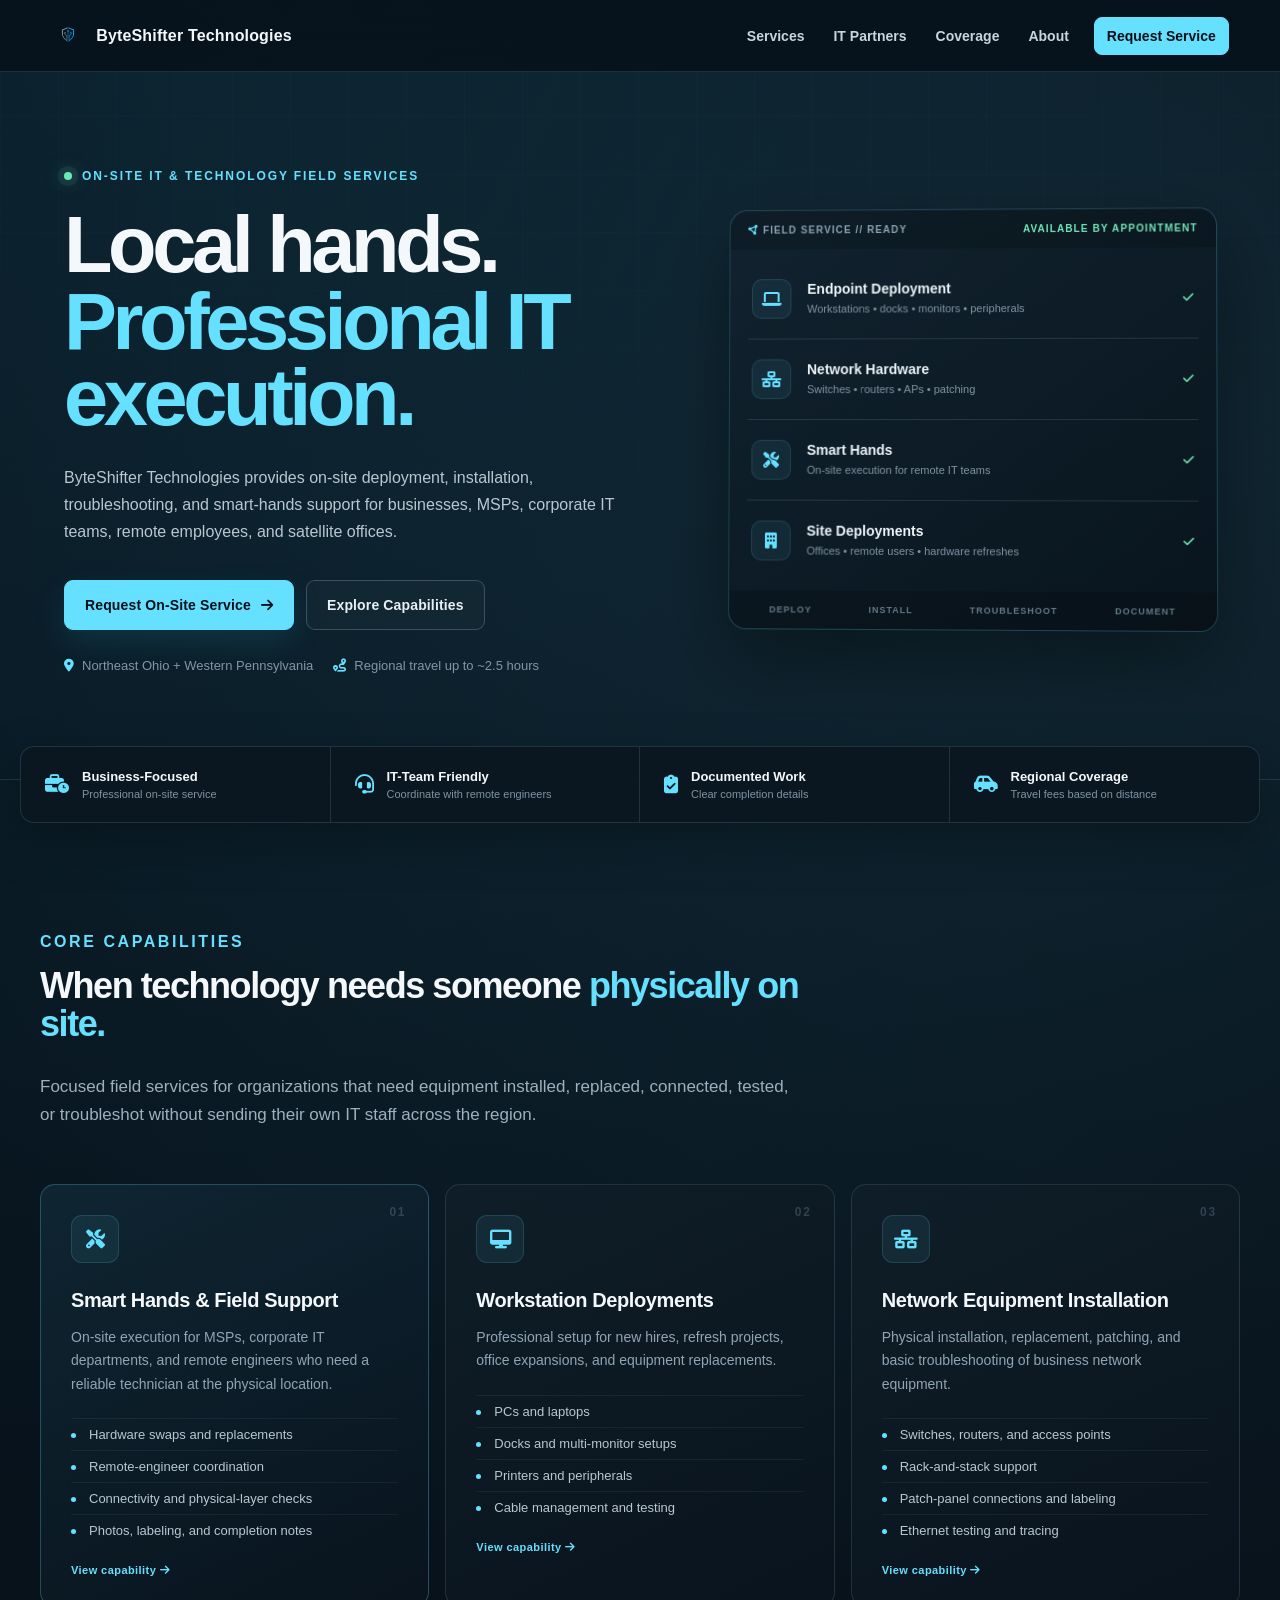
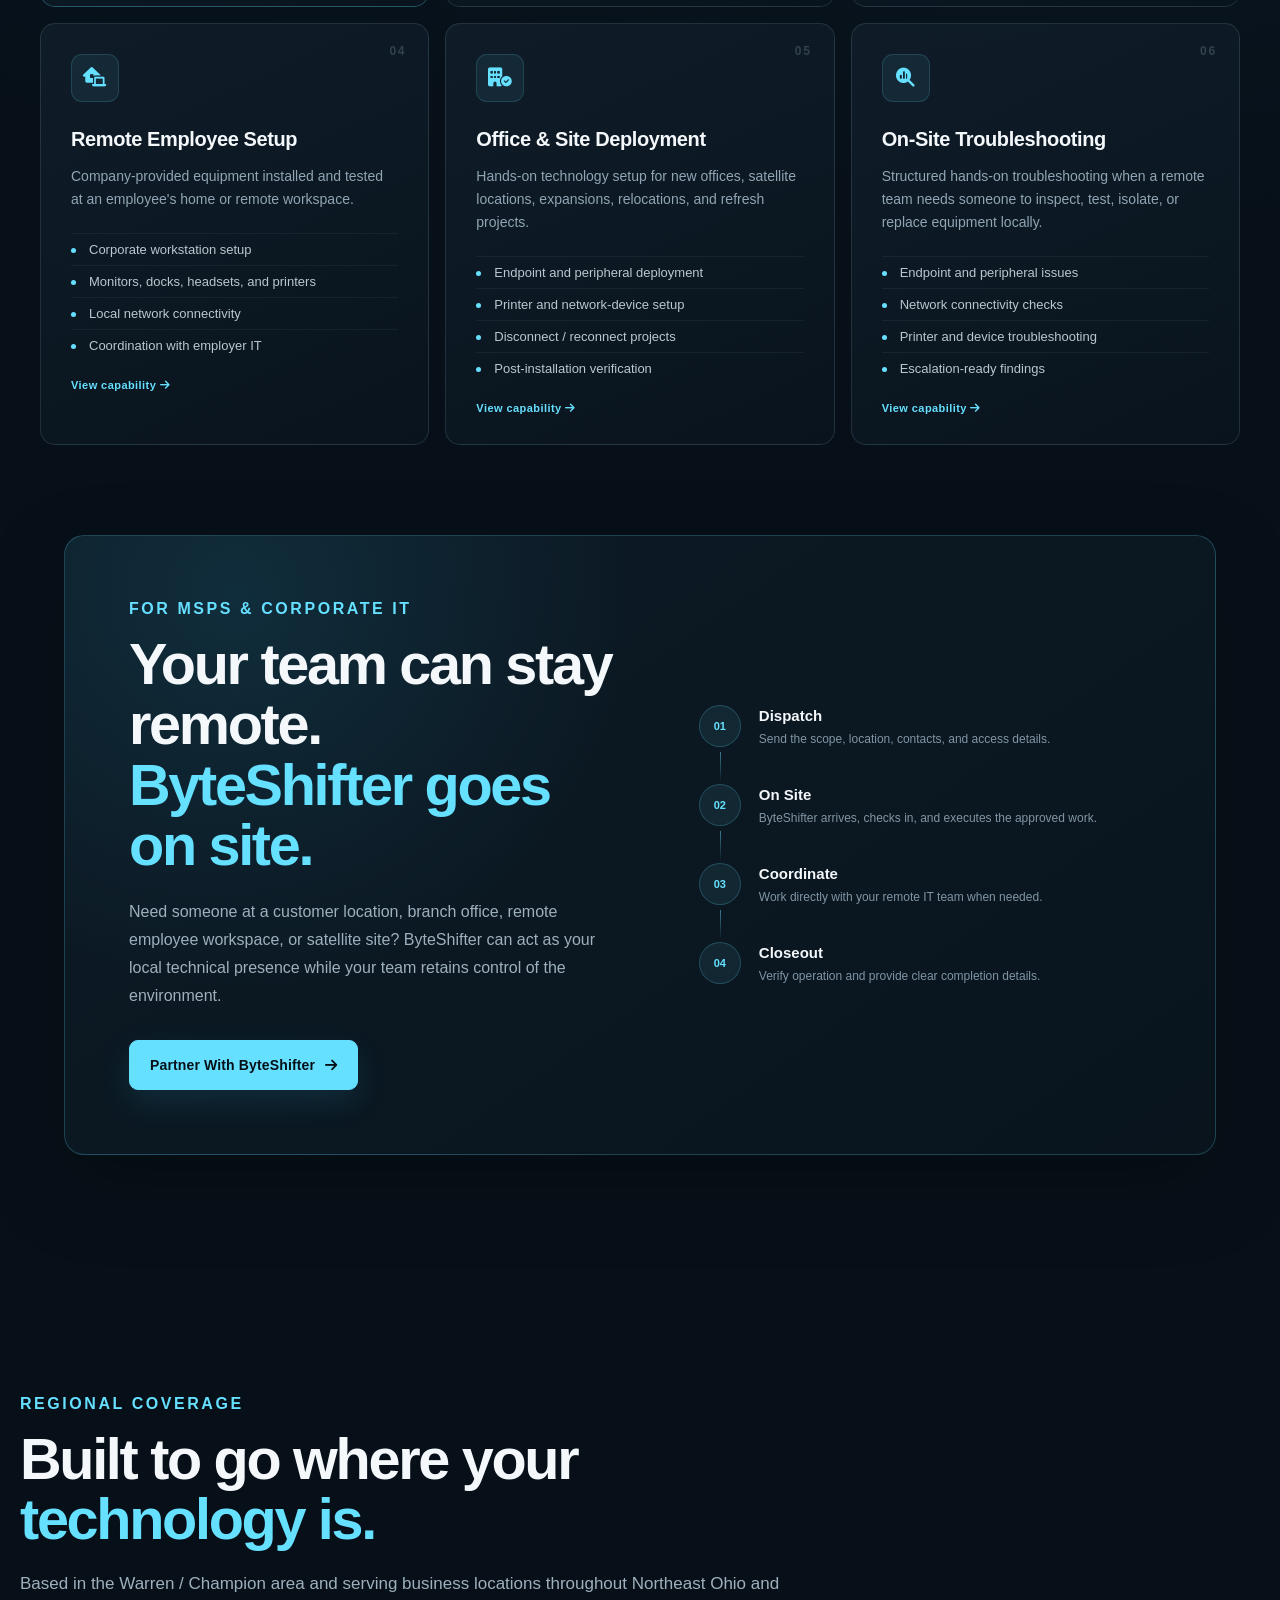
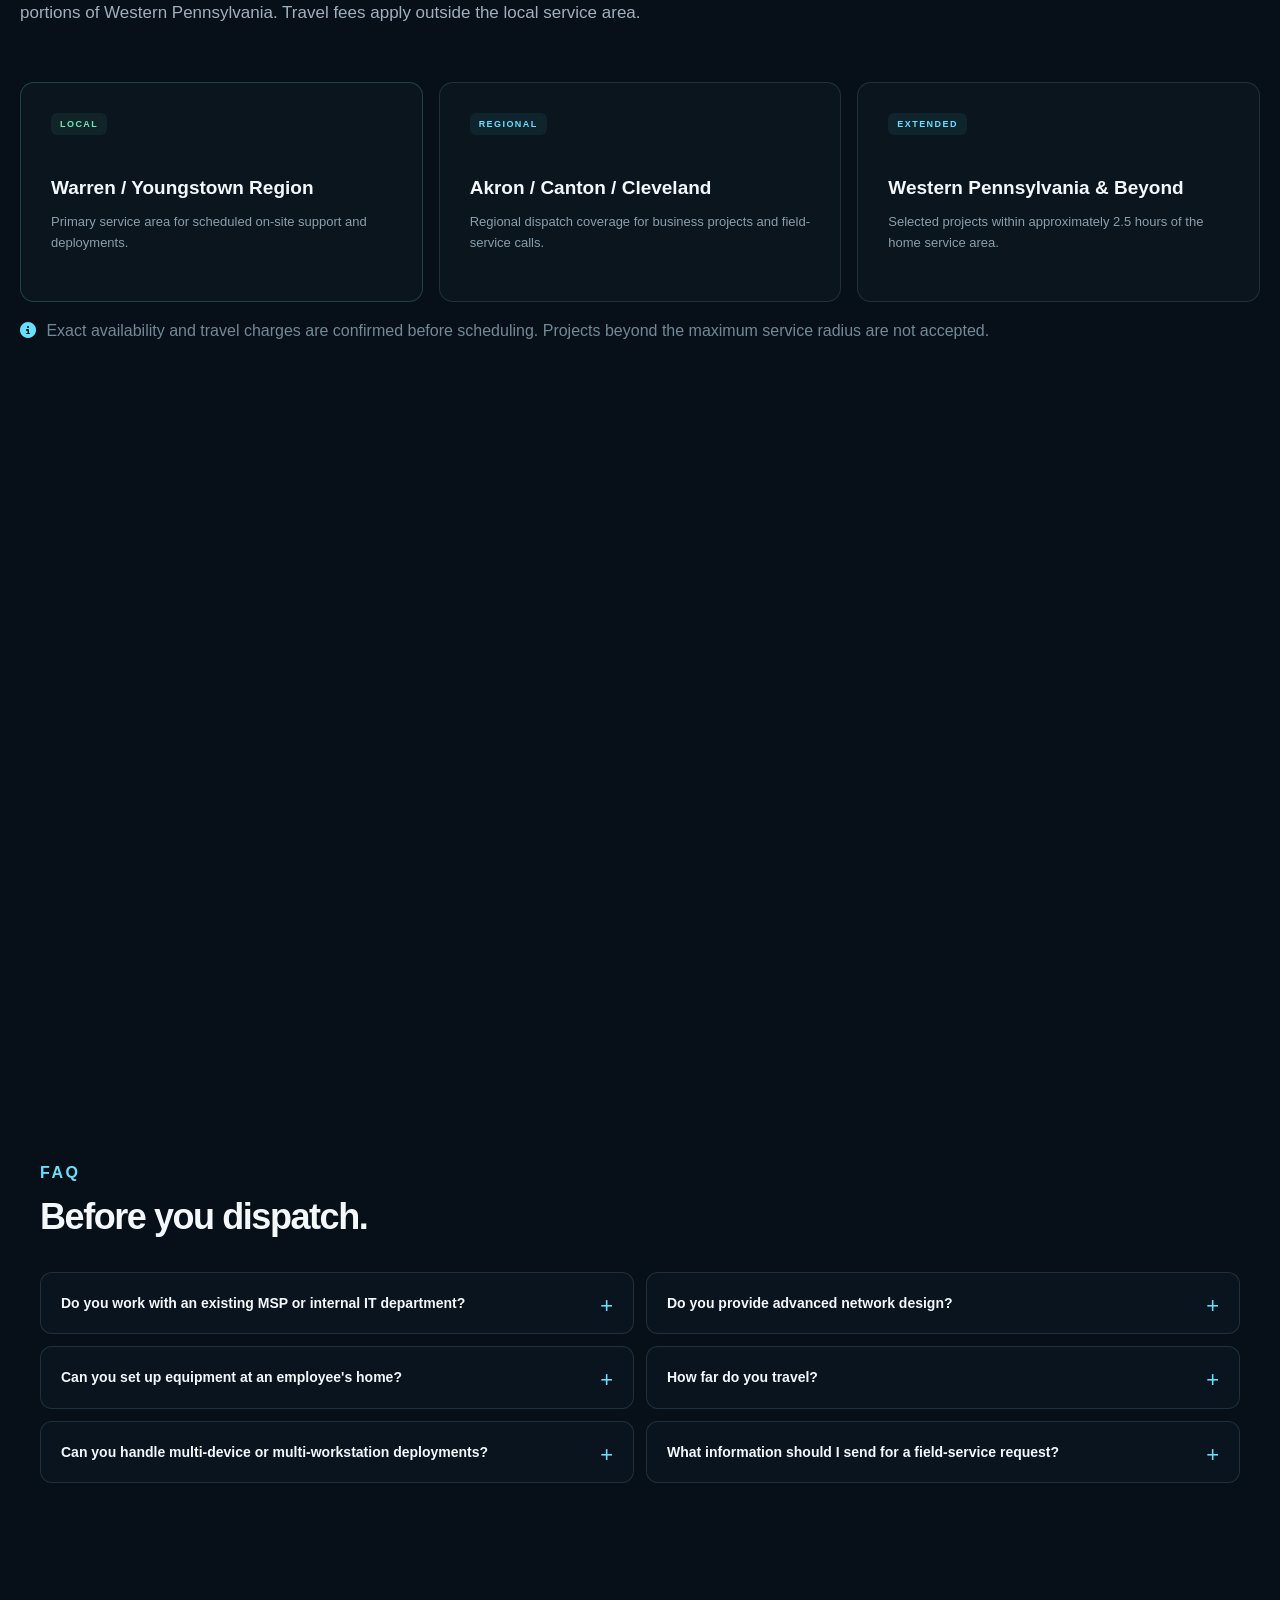
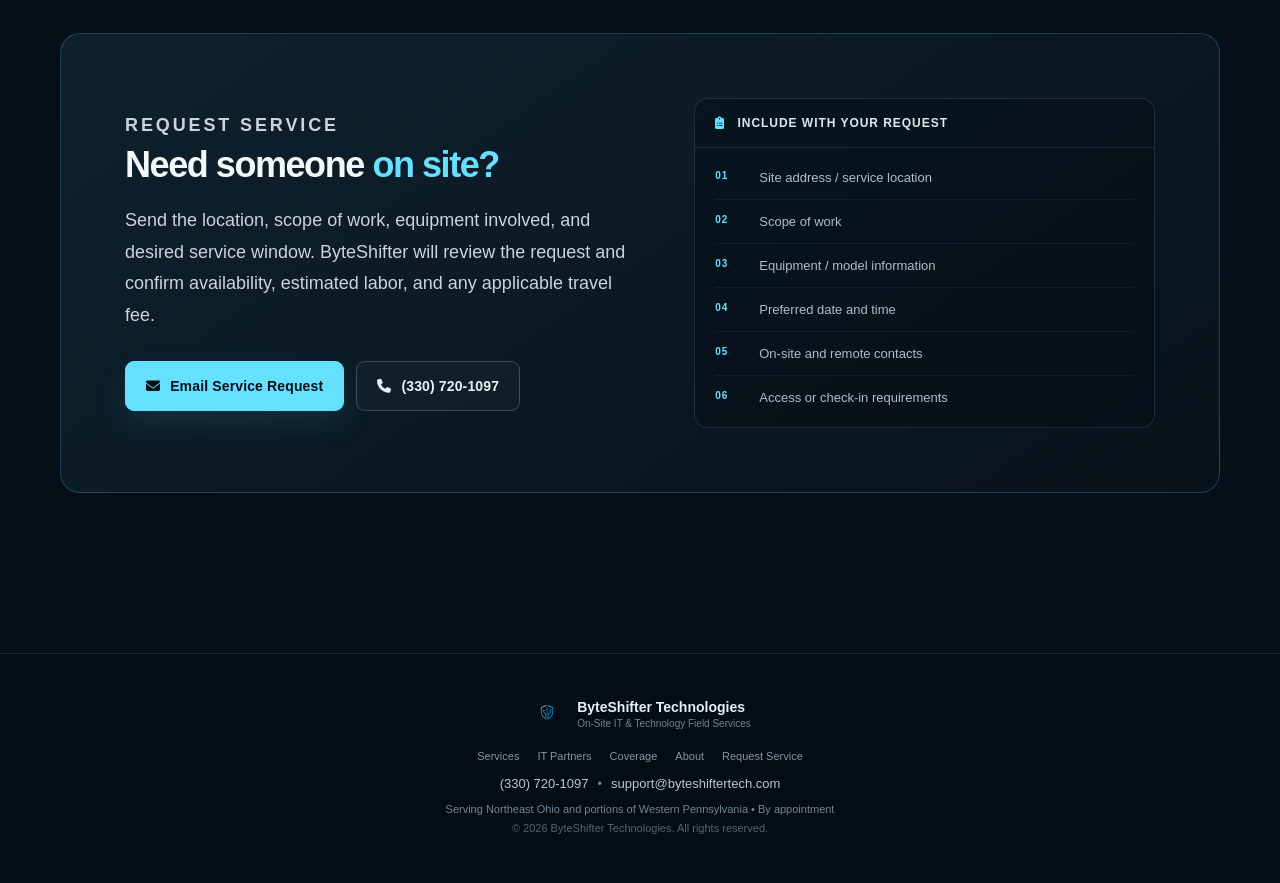
==== index.html @ 5edfc109 "Add files via upload Initial ByteShifter field services website" ====
<!DOCTYPE html>
<html lang="en">
<head>
    <!-- Google tag (gtag.js) -->
    <script async src="https://www.googletagmanager.com/gtag/js?id=G-D34SG2NJJD"></script>
    <script>
        window.dataLayer = window.dataLayer || [];
        function gtag(){dataLayer.push(arguments);}
        gtag('js', new Date());
        gtag('config', 'G-D34SG2NJJD');
    </script>

    <meta charset="UTF-8">
    <meta name="viewport" content="width=device-width, initial-scale=1.0">
    <title>ByteShifter Technologies | On-Site IT & Technology Field Services</title>
    <meta name="description" content="ByteShifter Technologies provides on-site IT field services, technology deployments, smart hands, network equipment installation, workstation rollouts, and regional business IT support across Northeast Ohio and Western Pennsylvania.">
    <meta name="author" content="ByteShifter Technologies">
    <meta name="robots" content="index, follow">

    <meta property="og:title" content="ByteShifter Technologies | On-Site IT & Technology Field Services">
    <meta property="og:description" content="Professional on-site IT deployment and field support for businesses, MSPs, corporate IT teams, remote employees, and satellite offices.">
    <meta property="og:type" content="website">
    <meta property="og:url" content="https://byteshiftertech.com">
    <meta property="og:image" content="https://byteshiftertech.com/images/byteshifter-logo.png">
    <meta name="twitter:card" content="summary_large_image">
    <meta name="twitter:title" content="ByteShifter Technologies | On-Site IT Field Services">
    <meta name="twitter:description" content="On-site technology deployment, smart hands, network hardware installation, workstation rollouts, and business IT field support.">
    <meta name="twitter:image" content="https://byteshiftertech.com/images/byteshifter-logo.png">

    <link rel="icon" type="image/png" href="images/byteshifter-icon.png">
    <link rel="preconnect" href="https://cdnjs.cloudflare.com">
    <link rel="stylesheet" href="https://cdnjs.cloudflare.com/ajax/libs/font-awesome/6.7.2/css/all.min.css">
    <link rel="stylesheet" href="styles.css">

    <script type="application/ld+json">
    {
      "@context": "https://schema.org",
      "@type": "ProfessionalService",
      "name": "ByteShifter Technologies",
      "url": "https://byteshiftertech.com",
      "logo": "https://byteshiftertech.com/images/byteshifter-logo.png",
      "telephone": "+1-330-720-1097",
      "email": "support@byteshiftertech.com",
      "description": "On-site IT and technology field services for businesses, MSPs, corporate IT teams, remote employees, and satellite offices across Northeast Ohio and Western Pennsylvania.",
      "areaServed": ["Northeast Ohio", "Western Pennsylvania"],
      "serviceType": [
        "On-Site IT Field Services",
        "Smart Hands IT Support",
        "Workstation Deployment",
        "Network Equipment Installation",
        "Hardware Refresh",
        "Remote Employee Technology Setup",
        "Office Technology Setup",
        "On-Site IT Troubleshooting"
      ]
    }
    </script>

    <script type="text/javascript">
        (function(c,l,a,r,i,t,y){
            c[a]=c[a]||function(){(c[a].q=c[a].q||[]).push(arguments)};
            t=l.createElement(r);t.async=1;t.src="https://www.clarity.ms/tag/"+i;
            y=l.getElementsByTagName(r)[0];y.parentNode.insertBefore(t,y);
        })(window, document, "clarity", "script", "xnawzfg4y6");
    </script>
</head>
<body class="field-site">

    <nav class="fs-nav" aria-label="Primary navigation">
  <a href="index.html" class="nav-brand"><img src="images/byteshifter-icon.png" alt="ByteShifter Technologies icon"><span>ByteShifter Technologies</span></a>
  <button class="nav-toggle" aria-label="Open navigation menu" aria-expanded="false"><i class="fa-solid fa-bars"></i></button>
  <div class="nav-links">
    <a href="services.html">Services</a><a href="it-partners.html">IT Partners</a><a href="service-area.html">Coverage</a><a href="about.html">About</a><a href="contact.html" class="nav-cta">Request Service</a>
  </div>
</nav>

    <main>
        <section id="home" class="fs-hero">
            <div class="fs-grid-glow" aria-hidden="true"></div>
            <div class="fs-hero-inner">
                <div class="fs-hero-copy">
                    <div class="fs-eyebrow"><span class="status-dot"></span> On-Site IT & Technology Field Services</div>
                    <h1>Local hands.<br><span>Professional IT execution.</span></h1>
                    <p class="fs-hero-lead">
                        ByteShifter Technologies provides on-site deployment, installation, troubleshooting, and smart-hands support for businesses, MSPs, corporate IT teams, remote employees, and satellite offices.
                    </p>
                    <div class="fs-hero-actions">
                        <a href="contact.html" class="fs-button fs-button-primary">Request On-Site Service <i class="fa-solid fa-arrow-right"></i></a>
                        <a href="services.html" class="fs-button fs-button-secondary">Explore Capabilities</a>
                    </div>
                    <div class="fs-hero-meta">
                        <span><i class="fa-solid fa-location-dot"></i> Northeast Ohio + Western Pennsylvania</span>
                        <span><i class="fa-solid fa-route"></i> Regional travel up to ~2.5 hours</span>
                    </div>
                </div>

                <div class="fs-command-card" aria-label="ByteShifter field service capabilities">
                    <div class="command-topbar">
                        <span><i class="fa-solid fa-circle-nodes"></i> FIELD SERVICE // READY</span>
                        <span class="command-live">AVAILABLE BY APPOINTMENT</span>
                    </div>
                    <div class="command-screen">
                        <div class="command-row">
                            <span class="command-icon"><i class="fa-solid fa-laptop"></i></span>
                            <div><strong>Endpoint Deployment</strong><small>Workstations • docks • monitors • peripherals</small></div>
                            <i class="fa-solid fa-check command-check"></i>
                        </div>
                        <div class="command-row">
                            <span class="command-icon"><i class="fa-solid fa-network-wired"></i></span>
                            <div><strong>Network Hardware</strong><small>Switches • routers • APs • patching</small></div>
                            <i class="fa-solid fa-check command-check"></i>
                        </div>
                        <div class="command-row">
                            <span class="command-icon"><i class="fa-solid fa-screwdriver-wrench"></i></span>
                            <div><strong>Smart Hands</strong><small>On-site execution for remote IT teams</small></div>
                            <i class="fa-solid fa-check command-check"></i>
                        </div>
                        <div class="command-row">
                            <span class="command-icon"><i class="fa-solid fa-building"></i></span>
                            <div><strong>Site Deployments</strong><small>Offices • remote users • hardware refreshes</small></div>
                            <i class="fa-solid fa-check command-check"></i>
                        </div>
                    </div>
                    <div class="command-footer">
                        <span>DEPLOY</span><span>INSTALL</span><span>TROUBLESHOOT</span><span>DOCUMENT</span>
                    </div>
                </div>
            </div>
        </section>

        <section class="fs-trustbar" aria-label="Service principles">
            <div><i class="fa-solid fa-business-time"></i><span><strong>Business-Focused</strong><small>Professional on-site service</small></span></div>
            <div><i class="fa-solid fa-headset"></i><span><strong>IT-Team Friendly</strong><small>Coordinate with remote engineers</small></span></div>
            <div><i class="fa-solid fa-clipboard-check"></i><span><strong>Documented Work</strong><small>Clear completion details</small></span></div>
            <div><i class="fa-solid fa-car-side"></i><span><strong>Regional Coverage</strong><small>Travel fees based on distance</small></span></div>
        </section>

        <section id="services" class="fs-section">
            <div class="fs-section-heading">
                <p class="fs-kicker">Core Capabilities</p>
                <h2>When technology needs someone <span>physically on site.</span></h2>
                <p>Focused field services for organizations that need equipment installed, replaced, connected, tested, or troubleshot without sending their own IT staff across the region.</p>
            </div>

            <div class="fs-service-grid">
                <a class="fs-service-card featured service-link-card" href="smart-hands.html">
                    <div class="fs-card-number">01</div>
                    <div class="fs-service-icon"><i class="fa-solid fa-screwdriver-wrench"></i></div>
                    <h3>Smart Hands & Field Support</h3>
                    <p>On-site execution for MSPs, corporate IT departments, and remote engineers who need a reliable technician at the physical location.</p>
                    <ul>
                        <li>Hardware swaps and replacements</li>
                        <li>Remote-engineer coordination</li>
                        <li>Connectivity and physical-layer checks</li>
                        <li>Photos, labeling, and completion notes</li>
                    </ul>
                    <span class="service-card-arrow">View capability <i class="fa-solid fa-arrow-right"></i></span>
                </a>

                <a class="fs-service-card service-link-card" href="workstation-deployments.html">
                    <div class="fs-card-number">02</div>
                    <div class="fs-service-icon"><i class="fa-solid fa-desktop"></i></div>
                    <h3>Workstation Deployments</h3>
                    <p>Professional setup for new hires, refresh projects, office expansions, and equipment replacements.</p>
                    <ul>
                        <li>PCs and laptops</li>
                        <li>Docks and multi-monitor setups</li>
                        <li>Printers and peripherals</li>
                        <li>Cable management and testing</li>
                    </ul>
                
                    <span class="service-card-arrow">View capability <i class="fa-solid fa-arrow-right"></i></span></a>

                <a class="fs-service-card service-link-card" href="network-field-services.html">
                    <div class="fs-card-number">03</div>
                    <div class="fs-service-icon"><i class="fa-solid fa-network-wired"></i></div>
                    <h3>Network Equipment Installation</h3>
                    <p>Physical installation, replacement, patching, and basic troubleshooting of business network equipment.</p>
                    <ul>
                        <li>Switches, routers, and access points</li>
                        <li>Rack-and-stack support</li>
                        <li>Patch-panel connections and labeling</li>
                        <li>Ethernet testing and tracing</li>
                    </ul>
                
                    <span class="service-card-arrow">View capability <i class="fa-solid fa-arrow-right"></i></span></a>

                <a class="fs-service-card service-link-card" href="remote-employee-setup.html">
                    <div class="fs-card-number">04</div>
                    <div class="fs-service-icon"><i class="fa-solid fa-house-laptop"></i></div>
                    <h3>Remote Employee Setup</h3>
                    <p>Company-provided equipment installed and tested at an employee's home or remote workspace.</p>
                    <ul>
                        <li>Corporate workstation setup</li>
                        <li>Monitors, docks, headsets, and printers</li>
                        <li>Local network connectivity</li>
                        <li>Coordination with employer IT</li>
                    </ul>
                
                    <span class="service-card-arrow">View capability <i class="fa-solid fa-arrow-right"></i></span></a>

                <a class="fs-service-card service-link-card" href="office-site-deployment.html">
                    <div class="fs-card-number">05</div>
                    <div class="fs-service-icon"><i class="fa-solid fa-building-circle-check"></i></div>
                    <h3>Office & Site Deployment</h3>
                    <p>Hands-on technology setup for new offices, satellite locations, expansions, relocations, and refresh projects.</p>
                    <ul>
                        <li>Endpoint and peripheral deployment</li>
                        <li>Printer and network-device setup</li>
                        <li>Disconnect / reconnect projects</li>
                        <li>Post-installation verification</li>
                    </ul>
                
                    <span class="service-card-arrow">View capability <i class="fa-solid fa-arrow-right"></i></span></a>

                <a class="fs-service-card service-link-card" href="onsite-troubleshooting.html">
                    <div class="fs-card-number">06</div>
                    <div class="fs-service-icon"><i class="fa-solid fa-magnifying-glass-chart"></i></div>
                    <h3>On-Site Troubleshooting</h3>
                    <p>Structured hands-on troubleshooting when a remote team needs someone to inspect, test, isolate, or replace equipment locally.</p>
                    <ul>
                        <li>Endpoint and peripheral issues</li>
                        <li>Network connectivity checks</li>
                        <li>Printer and device troubleshooting</li>
                        <li>Escalation-ready findings</li>
                    </ul>
                
                    <span class="service-card-arrow">View capability <i class="fa-solid fa-arrow-right"></i></span></a>
            </div>
        </section>

        <section id="partners" class="fs-section fs-partner-section">
            <div class="fs-partner-panel">
                <div class="fs-partner-copy">
                    <p class="fs-kicker">For MSPs & Corporate IT</p>
                    <h2>Your team can stay remote.<br><span>ByteShifter goes on site.</span></h2>
                    <p>Need someone at a customer location, branch office, remote employee workspace, or satellite site? ByteShifter can act as your local technical presence while your team retains control of the environment.</p>
                    <div class="fs-partner-actions">
                        <a href="it-partners.html" class="fs-button fs-button-primary">Partner With ByteShifter <i class="fa-solid fa-arrow-right"></i></a>
                    </div>
                </div>
                <div class="fs-workflow">
                    <div class="workflow-step"><span>01</span><div><strong>Dispatch</strong><small>Send the scope, location, contacts, and access details.</small></div></div>
                    <div class="workflow-line"></div>
                    <div class="workflow-step"><span>02</span><div><strong>On Site</strong><small>ByteShifter arrives, checks in, and executes the approved work.</small></div></div>
                    <div class="workflow-line"></div>
                    <div class="workflow-step"><span>03</span><div><strong>Coordinate</strong><small>Work directly with your remote IT team when needed.</small></div></div>
                    <div class="workflow-line"></div>
                    <div class="workflow-step"><span>04</span><div><strong>Closeout</strong><small>Verify operation and provide clear completion details.</small></div></div>
                </div>
            </div>
        </section>

        <section id="coverage" class="fs-section">
            <div class="fs-section-heading">
                <p class="fs-kicker">Regional Coverage</p>
                <h2>Built to go where your <span>technology is.</span></h2>
                <p>Based in the Warren / Champion area and serving business locations throughout Northeast Ohio and portions of Western Pennsylvania. Travel fees apply outside the local service area.</p>
            </div>
            <div class="fs-coverage-grid">
                <div class="coverage-zone local"><span class="zone-code">LOCAL</span><h3>Warren / Youngstown Region</h3><p>Primary service area for scheduled on-site support and deployments.</p></div>
                <div class="coverage-zone regional"><span class="zone-code">REGIONAL</span><h3>Akron / Canton / Cleveland</h3><p>Regional dispatch coverage for business projects and field-service calls.</p></div>
                <div class="coverage-zone extended"><span class="zone-code">EXTENDED</span><h3>Western Pennsylvania & Beyond</h3><p>Selected projects within approximately 2.5 hours of the home service area.</p></div>
            </div>
            <p class="fs-coverage-note"><i class="fa-solid fa-circle-info"></i> Exact availability and travel charges are confirmed before scheduling. Projects beyond the maximum service radius are not accepted.</p>
        </section>

        <section id="about" class="fs-section fs-about-section">
            <div class="fs-about-grid">
                <div class="fs-about-copy">
                    <p class="fs-kicker">Professional Field Support</p>
                    <h2>Technical enough for IT.<br><span>Clear enough for everyone else.</span></h2>
                    <p>ByteShifter Technologies is built around hands-on IT support: showing up prepared, following the scope, troubleshooting methodically, communicating with technical teams, and leaving the site with the work verified and documented.</p>
                    <p>The focus is implementation and field execution—not pretending every job requires a full managed-services contract or a network redesign.</p>
                </div>
                <div class="fs-principles">
                    <div><i class="fa-solid fa-list-check"></i><span><strong>Scope-Driven</strong><small>Work is performed against an agreed task or project scope.</small></span></div>
                    <div><i class="fa-solid fa-comments"></i><span><strong>Clear Communication</strong><small>Comfortable working with end users and technical teams.</small></span></div>
                    <div><i class="fa-solid fa-shield-halved"></i><span><strong>Professional Boundaries</strong><small>Complex architecture and out-of-scope work are escalated, not guessed.</small></span></div>
                    <div><i class="fa-solid fa-check-double"></i><span><strong>Verify Before Closeout</strong><small>Installed or replaced equipment is checked before the visit is completed.</small></span></div>
                </div>
            </div>
        </section>

        <section id="faq" class="fs-section">
            <div class="fs-section-heading compact">
                <p class="fs-kicker">FAQ</p>
                <h2>Before you dispatch.</h2>
            </div>
            <div class="fs-faq-grid">
                <details><summary>Do you work with an existing MSP or internal IT department?</summary><p>Yes. That is a core part of the service model. ByteShifter can perform approved on-site work while coordinating with your remote technical team.</p></details>
                <details><summary>Do you provide advanced network design?</summary><p>The current focus is installation, deployment, replacement, physical-layer troubleshooting, and smart-hands support. Advanced network architecture can remain with your network engineer or MSP.</p></details>
                <details><summary>Can you set up equipment at an employee's home?</summary><p>Yes. Company-provided computers, docks, monitors, printers, peripherals, and local connectivity can be installed and tested at remote employee workspaces.</p></details>
                <details><summary>How far do you travel?</summary><p>Selected projects are accepted within approximately 2.5 hours of the Warren / Champion area. Travel charges depend on distance and are confirmed before scheduling.</p></details>
                <details><summary>Can you handle multi-device or multi-workstation deployments?</summary><p>Yes. Small office deployments, workstation refreshes, peripheral rollouts, and similar projects can be quoted based on the number of devices, site requirements, and expected time on site.</p></details>
                <details><summary>What information should I send for a field-service request?</summary><p>Include the site location, preferred date/time, scope of work, equipment involved, on-site contact, remote technical contact if applicable, and any access or check-in requirements.</p></details>
            </div>
        </section>

        <section id="contact" class="fs-section fs-contact-section">
            <div class="fs-contact-panel">
                <div class="fs-contact-copy">
                    <p class="fs-kicker">Request Service</p>
                    <h2>Need someone <span>on site?</span></h2>
                    <p>Send the location, scope of work, equipment involved, and desired service window. ByteShifter will review the request and confirm availability, estimated labor, and any applicable travel fee.</p>
                    <div class="fs-contact-buttons">
                        <a href="contact.html" class="fs-button fs-button-primary"><i class="fa-solid fa-envelope"></i> Email Service Request</a>
                        <a href="tel:+13307201097" class="fs-button fs-button-secondary"><i class="fa-solid fa-phone"></i> (330) 720-1097</a>
                    </div>
                </div>
                <div class="fs-request-card">
                    <div class="request-card-head"><i class="fa-solid fa-clipboard-list"></i> Include With Your Request</div>
                    <ul>
                        <li><span>01</span> Site address / service location</li>
                        <li><span>02</span> Scope of work</li>
                        <li><span>03</span> Equipment / model information</li>
                        <li><span>04</span> Preferred date and time</li>
                        <li><span>05</span> On-site and remote contacts</li>
                        <li><span>06</span> Access or check-in requirements</li>
                    </ul>
                </div>
            </div>
        </section>
    </main>

    <footer class="fs-footer">
  <div class="fs-footer-brand"><img src="images/byteshifter-icon.png" alt="ByteShifter Technologies icon"><div><strong>ByteShifter Technologies</strong><small>On-Site IT & Technology Field Services</small></div></div>
  <div class="fs-footer-links"><a href="services.html">Services</a><a href="it-partners.html">IT Partners</a><a href="service-area.html">Coverage</a><a href="about.html">About</a><a href="contact.html">Request Service</a></div>
  <div class="fs-footer-contact"><a href="tel:+13307201097">(330) 720-1097</a><span>•</span><a href="mailto:support@byteshiftertech.com">support@byteshiftertech.com</a></div>
  <p>Serving Northeast Ohio and portions of Western Pennsylvania • By appointment</p><p class="fs-copyright">© 2026 ByteShifter Technologies. All rights reserved.</p>
</footer>

    <script src="site.js"></script>
</body>
</html>
---- styles.css ----
html {
    scroll-behavior: smooth;
}
body {
    margin: 0;
    font-family: Arial, sans-serif;
    background: #0b0f14;
    color: white;
    text-align: center;
    padding: 120px 20px 80px;
}

h1 {
    font-size: 42px;
    margin-bottom: 10px;
}

p {
    font-size: 20px;
}
.logo {
    width: 220px;
    max-width: 80%;
    margin-bottom: 20px;
    border-radius: 12px;
}
.cta-button {
    display: inline-block;
    margin-top: 20px;
    padding: 12px 24px;
    color: white;
    text-decoration: none;
    border: 1px solid #66e0ff;
    border-radius: 8px;
}
#services {
    margin-top: 70px;
    padding: 40px 20px;
}

#services h2 {
    font-size: 36px;
    margin-bottom: 30px;
}

 .service-card {
    margin: 0;
    padding: 24px;
    background: #111820;
    border: 1px solid #24313d;
    border-radius: 12px;
    transition: transform 0.2s ease, border-color 0.2s ease;
}
.services-grid {
    display: grid;
    grid-template-columns: repeat(3, minmax(0, 1fr));
    gap: 20px;
    max-width: 1200px;
    margin: 0 auto;
}

@media (max-width: 900px) {
    .services-grid {
        grid-template-columns: 1fr;
    }
}



.service-card:hover {
    transform: translateY(-5px);
    border-color: #66e0ff;
}
#about {
    max-width: 950px;
    margin: 60px auto 0;
    padding: 40px 20px;
    scroll-margin-top: 60px;
}

#about h2 {
    margin-bottom: 20px;
    font-size: 36px;
}

#about p {
    margin: 0 auto 18px;
    color: #c9d4dd;
    font-size: 18px;
    line-height: 1.7;
}

@media (max-width: 600px) {
    #about h2 {
        font-size: 30px;
    }
}
#contact {
    margin: 60px auto 0;
    padding: 50px 20px 180px;
}

#contact h2 {
    font-size: 36px;
    margin-bottom: 20px;
}

#contact p {
    font-size: 18px;
    margin-bottom: 10px;
    color: #c9d4dd;
}
nav {
    position: fixed;
    top: 0;
    left: 0;
    width: 100%;
    padding: 16px 24px;
    background: rgba(11, 15, 20, 0.95);
    border-bottom: 1px solid #24313d;
    box-sizing: border-box;
    z-index: 1000;

    display: flex;
    justify-content: space-between;
    align-items: center;
}

.nav-brand {
    font-weight: bold;
    font-size: 18px;
}

.nav-links {
    display: flex;
    flex-wrap: wrap;
    justify-content: flex-end;
    gap: 6px;
}

.nav-links a {
    margin: 0;
    padding: 8px 10px;
    color: white;
    font-size: 15px;
    text-decoration: none;
    border-radius: 6px;
}

.nav-links a:hover {
    color: #66e0ff;
    background: #111820;
}
 footer {
    padding: 32px 20px;
    color: #8f9aa3;
    background: #090d12;
    border-top: 1px solid #24313d;
}

footer p {
    margin: 6px 0;
    font-size: 14px;
}

.footer-contact {
    display: flex;
    justify-content: center;
    flex-wrap: wrap;
    gap: 8px;
}

.footer-contact a {
    color: #c9d4dd;
    text-decoration: none;
}

.footer-contact a:hover {
    color: #66e0ff;
}

.footer-area {
    color: #6f7b84;
}
@media (max-width: 600px) {
    body {
        padding-left: 12px;
        padding-right: 12px;
    }

    h1 {
        font-size: 32px;
    }

    .logo {
        width: 180px;
    }

    #services h2,
    #about h2,
    #contact h2 {
        font-size: 30px;
    }
}
   

.nav-brand {
    font-size: 16px;
}

nav-links {
    justify-content: center;
}

.nav-links a {
    margin: 0;
    padding: 5px 7px;
    font-size: 13px;
}

.cta-button {
    transition: background 0.2s ease, color 0.2s ease;
}

.cta-button:hover {
    background: #66e0ff;
    color: #0b0f14;
}
.hero-description {
    max-width: 650px;
    margin: 16px auto 0;
    font-size: 18px;
    line-height: 1.6;
    color: #c9d4dd;
}
.service-area {
    margin-top: 10px;
    font-size: 16px;
    color: #8f9aa3;
}
#services,
#why-choose,
#pricing,
#process,
#guarantee,
#faq,
#about,
#contact {
    scroll-margin-top: 50px;
}
#pricing {
    margin: 60px auto 0;
    padding: 40px 20px;
    
}

#pricing h2 {
    font-size: 36px;
    margin-bottom: 15px;
}

.pricing-note,
.parts-note {
    max-width: 850px;
    margin: 0 auto 30px;
    color: #c9d4dd;
    font-size: 17px;
    line-height: 1.6;
}

.pricing-accordion {
    max-width: 950px;
    margin: 0 auto 30px;
    text-align: left;
}

.price-category {
    margin-bottom: 16px;
    overflow: hidden;
    background: #111820;
    border: 1px solid #24313d;
    border-radius: 12px;
}

.price-category summary {
    display: flex;
    justify-content: space-between;
    align-items: center;
    gap: 20px;
    padding: 22px 24px;
    color: white;
    font-size: 20px;
    font-weight: bold;
    cursor: pointer;
    list-style: none;
    transition: background 0.2s ease, color 0.2s ease;
}

.price-category summary::-webkit-details-marker {
    display: none;
}

.price-category summary::after {
    content: "+";
    color: #38bdf8;
    font-size: 28px;
    line-height: 1;
}

.price-category[open] summary::after {
    content: "−";
}

.price-category summary:hover {
    background: #17212b;
    color: #66e0ff;
}

.summary-price {
    margin-left: auto;
    color: #66e0ff;
    font-size: 22px;
}

.price-details {
    padding: 0 24px 24px;
    color: #c9d4dd;
    border-top: 1px solid #24313d;
}

.price-details h3 {
    margin-top: 24px;
    color: white;
    font-size: 18px;
}

.price-details ul {
    padding-left: 22px;
    line-height: 1.8;
}

.addon-row {
    display: flex;
    justify-content: space-between;
    gap: 20px;
    padding: 13px 0;
    border-bottom: 1px solid #24313d;
}

.addon-row strong {
    color: #66e0ff;
    text-align: right;
    white-space: nowrap;
}

.price-warning {
    padding: 14px;
    background: #0b0f14;
    border-left: 3px solid #66e0ff;
    border-radius: 6px;
}

@media (max-width: 600px) {
    #pricing h2 {
        font-size: 30px;
    }

    .price-category summary {
        padding: 18px 16px;
        font-size: 17px;
    }

    .summary-price {
        font-size: 18px;
    }

    .price-details {
        padding: 0 16px 20px;
    }

    .addon-row {
        flex-direction: column;
        gap: 5px;
    }

    .addon-row strong {
        text-align: left;
        white-space: normal;
    }
}
.contact-options {
    display: flex;
    justify-content: center;
    gap: 20px;
    max-width: 800px;
    margin: 30px auto 0;
}

.contact-card {
    display: flex;
    flex-direction: column;
    align-items: center;
    gap: 8px;
    width: 100%;
    padding: 22px;
    color: #c9d4dd;
    text-decoration: none;
    background: #111820;
    border: 1px solid #24313d;
    border-radius: 12px;
    cursor: pointer;
    transition: transform 0.2s ease, border-color 0.2s ease, color 0.2s ease;
}

.contact-card:hover {
    color: #38bdf8;
    transform: translateY(-3px);
    border-color: #66e0ff;
}

.contact-card:focus {
    outline: 2px solid #38bdf8;
    outline-offset: 4px;
}

.contact-card i {
    font-size: 2rem;
    color: #38bdf8;
    margin-bottom: 8px;
}

.contact-title {
    color: white;
    font-size: 20px;
    font-weight: bold;
}

@media (max-width: 600px) {
    .contact-options {
        flex-direction: column;
        max-width: 320px;
    }

    .contact-card {
        width: auto;
        padding: 18px 16px;
    }
}
#why-choose {
    margin: 60px auto 0;
    padding: 40px 20px;
    scroll-margin-top: 60px;
}

#why-choose h2 {
    margin-bottom: 30px;
    font-size: 36px;
}

.trust-grid {
    display: grid;
    grid-template-columns: repeat(3, minmax(0, 1fr));
    gap: 20px;
    max-width: 1200px;
    margin: 0 auto;
}

.trust-card {
    padding: 26px 24px;
    background: #111820;
    border: 1px solid #24313d;
    border-radius: 12px;
    transition: transform 0.2s ease, border-color 0.2s ease;
}

.trust-card:hover {
    transform: translateY(-5px);
    border-color: #66e0ff;
}

.trust-card i {
    margin-bottom: 10px;
    color: #38bdf8;
    font-size: 32px;
}

.trust-card h3 {
    margin: 10px 0 14px;
    font-size: 22px;
}

.trust-card p {
    margin: 0;
    color: #c9d4dd;
    font-size: 17px;
    line-height: 1.55;
}

@media (max-width: 900px) {
    .trust-grid {
        grid-template-columns: 1fr;
    }
}

@media (max-width: 600px) {
    #why-choose h2 {
        font-size: 30px;
    }
}
#process {
    margin: 60px auto 0;
    padding: 40px 20px;
    scroll-margin-top: 60px;
}

#process h2 {
    margin-bottom: 30px;
    font-size: 36px;
}

.process-grid {
    display: grid;
    grid-template-columns: repeat(5, minmax(0, 1fr));
    gap: 16px;
    max-width: 1250px;
    margin: 0 auto;
}

.process-card {
    padding: 24px 18px;
    background: #111820;
    border: 1px solid #24313d;
    border-radius: 12px;
}

.process-number {
    display: inline-flex;
    justify-content: center;
    align-items: center;
    width: 42px;
    height: 42px;
    color: #0b0f14;
    font-size: 20px;
    font-weight: bold;
    background: #66e0ff;
    border-radius: 50%;
}

.process-card h3 {
    margin: 16px 0 10px;
    font-size: 19px;
}

.process-card p {
    margin: 0;
    color: #c9d4dd;
    font-size: 16px;
    line-height: 1.5;
}

@media (max-width: 1000px) {
    .process-grid {
        grid-template-columns: repeat(2, minmax(0, 1fr));
    }
}

@media (max-width: 600px) {
    #process h2 {
        font-size: 30px;
    }

    .process-grid {
        grid-template-columns: 1fr;
    }
}
#guarantee {
    margin: 60px auto;
    max-width: 1000px;
    padding: 0 20px;
}

.guarantee-box {
    display: flex;
    align-items: center;
    gap: 30px;
    padding: 30px;
    text-align: left;
    background: #111820;
    border: 1px solid #38bdf8;
    border-radius: 14px;
}

.guarantee-box i {
    font-size: 54px;
    color: #38bdf8;
}

.guarantee-box h2 {
    margin-top: 0;
    margin-bottom: 15px;
    font-size: 30px;
}

.guarantee-box p {
    margin: 0;
    color: #c9d4dd;
    line-height: 1.7;
}

.guarantee-small {
    margin-top: 15px !important;
    font-size: 15px !important;
    color: #8f9aa3 !important;
}

@media (max-width: 700px) {
    .guarantee-box {
        flex-direction: column;
        text-align: center;
    }

    .guarantee-box i {
        font-size: 48px;
    }
}
#faq {
    margin: 60px auto 0;
    padding: 40px 20px;
    scroll-margin-top: 60px;
}

#faq h2 {
    margin-bottom: 30px;
    font-size: 36px;
}

.faq-list {
    max-width: 950px;
    margin: 0 auto;
    text-align: left;
}

.faq-list details {
    margin-bottom: 14px;
    overflow: hidden;
    background: #111820;
    border: 1px solid #24313d;
    border-radius: 10px;
}

.faq-list summary {
    padding: 18px 20px;
    font-size: 18px;
    font-weight: bold;
    cursor: pointer;
}

.faq-list details[open] summary {
    color: #66e0ff;
    border-bottom: 1px solid #24313d;
}

.faq-list p {
    margin: 0;
    padding: 18px 20px;
    color: #c9d4dd;
    font-size: 16px;
    line-height: 1.6;
}

@media (max-width: 600px) {
    #faq h2 {
        font-size: 30px;
    }
}
.contact-details {
    display: grid;
    grid-template-columns: repeat(3, minmax(0, 1fr));
    gap: 18px;
    max-width: 1000px;
    margin: 30px auto 0;
}

.contact-details > div {
    display: flex;
    flex-direction: column;
    gap: 8px;
    padding: 20px;
    color: #c9d4dd;
    background: #0f151c;
    border: 1px solid #24313d;
    border-radius: 10px;
}

.contact-details i {
    color: #38bdf8;
    font-size: 24px;
}

.contact-details strong {
    color: white;
}

.contact-note {
    margin-top: 28px !important;
    color: #8f9aa3 !important;
    font-size: 15px !important;
}

@media (max-width: 700px) {
    .contact-details {
        grid-template-columns: 1fr;
        max-width: 320px;
    }
}
.hero-tagline {
    max-width: 850px;
    margin: 0 auto;
    font-size: 26px;
    font-weight: bold;
    line-height: 1.35;
}

.hero-actions {
    display: flex;
    justify-content: center;
    flex-wrap: wrap;
    gap: 14px;
    margin-top: 26px;
}

.cta-secondary {
    border-color: #52606b;
}

.service-area i {
    margin-right: 6px;
    color: #38bdf8;
}

@media (max-width: 600px) {
    .hero-tagline {
        font-size: 21px;
    }
}
.service-icon {
    margin-bottom: 10px;
    color: #38bdf8;
    font-size: 34px;
}
.nav-links a.active {
    color: #66e0ff;
    background: #111820;
}
.service-page {
    max-width: 1200px;
    margin: 0 auto;
}

.service-hero {
    max-width: 900px;
    margin: 0 auto;
    padding: 120px 20px 80px;
}

.service-page-icon {
    color: #38bdf8;
    font-size: 52px;
}

.service-hero h1 {
    margin-top: 18px;
}

.service-hero p {
    max-width: 750px;
    margin: 0 auto;
    color: #c9d4dd;
    line-height: 1.7;
}

.service-page-section {
    margin: 0 auto;
    padding: 80px 20px;
}

.service-page-section h2 {
    font-size: 36px;
}

.service-detail-grid {
    display: grid;
    grid-template-columns: repeat(3, minmax(0, 1fr));
    gap: 20px;
    max-width: 1100px;
    margin: 0 auto;
}

.service-detail-card {
    padding: 24px;
    text-align: left;
    background: #111820;
    border: 1px solid #24313d;
    border-radius: 12px;
}

.service-detail-card h3 {
    margin-top: 0;
    color: white;
}

.service-detail-card p {
    margin-bottom: 0;
    color: #c9d4dd;
    font-size: 17px;
    line-height: 1.6;
}

.service-process ol {
    max-width: 750px;
    margin: 0 auto;
    padding-left: 24px;
    color: #c9d4dd;
    text-align: left;
    font-size: 18px;
    line-height: 1.9;
}

.service-price-list {
    max-width: 750px;
    margin: 0 auto 25px;
    text-align: left;
}

.service-price-list div {
    display: flex;
    justify-content: space-between;
    gap: 20px;
    padding: 16px 0;
    border-bottom: 1px solid #24313d;
}

.service-price-list strong {
    color: #66e0ff;
    text-align: right;
}

.service-page-contact {
    margin: 60px auto 80px;
    padding: 40px 20px;
    background: #111820;
    border: 1px solid #24313d;
    border-radius: 14px;
}

.service-page-contact .cta-button {
    margin: 15px 6px 0;
}

@media (max-width: 900px) {
    .service-detail-grid {
        grid-template-columns: 1fr;
    }
}

@media (max-width: 600px) {
    .service-page-section h2 {
        font-size: 30px;
    }

    .service-price-list div {
        flex-direction: column;
        gap: 5px;
    }

    .service-price-list strong {
        text-align: left;
    }
}
.service-card-link {
    color: inherit;
    text-decoration: none;
}
.service-link-text {
    display: inline-block;
    margin-top: 18px;
    color: #66e0ff;
    font-size: 15px;
    font-weight: bold;
}

.service-card-link:hover .service-link-text {
    text-decoration: underline;
}
.section-intro{
    max-width:700px;
    margin:0 auto 40px;
    color:#c9d4dd;
    font-size:18px;
    line-height:1.7;
}

.service-card-link{
    display:block;
    color:inherit;
    text-decoration:none;
}

.service-card-link:hover{
    transform:translateY(-6px);
    border-color:#66e0ff;
    box-shadow:0 12px 30px rgba(102,224,255,.12);
}

.service-link-text{
    display:inline-flex;
    align-items:center;
    gap:8px;
    margin-top:20px;
    font-weight:600;
    color:#66e0ff;
}
/* Common Problems Section */

#common-problems {
    max-width: 1250px;
    margin: 80px auto 0;
    padding: 50px 20px;
    scroll-margin-top: 110px;
}

#common-problems h2 {
    margin: 8px 0 18px;
    font-size: 38px;
}

.section-label {
    margin: 0;
    color: #66e0ff;
    font-size: 14px;
    font-weight: bold;
    letter-spacing: 1.5px;
    text-transform: uppercase;
}

.problem-grid {
    display: grid;
    grid-template-columns: repeat(2, minmax(0, 1fr));
    gap: 20px;
    max-width: 1150px;
    margin: 0 auto;
}

.problem-card {
    display: flex;
    align-items: flex-start;
    gap: 20px;
    min-height: 175px;
    padding: 26px;
    color: inherit;
    text-align: left;
    text-decoration: none;
    background: linear-gradient(145deg, #111820, #0f151c);
    border: 1px solid #24313d;
    border-radius: 14px;
    box-sizing: border-box;
    transition:
        transform 0.25s ease,
        border-color 0.25s ease,
        box-shadow 0.25s ease,
        background 0.25s ease;
}

.problem-card:hover {
    transform: translateY(-6px);
    background: linear-gradient(145deg, #141d26, #101820);
    border-color: #66e0ff;
    box-shadow: 0 16px 35px rgba(102, 224, 255, 0.1);
}

.problem-icon {
    display: flex;
    flex: 0 0 auto;
    justify-content: center;
    align-items: center;
    width: 58px;
    height: 58px;
    color: #66e0ff;
    font-size: 25px;
    background: rgba(102, 224, 255, 0.08);
    border: 1px solid rgba(102, 224, 255, 0.2);
    border-radius: 12px;
    transition:
        background 0.25s ease,
        color 0.25s ease,
        transform 0.25s ease;
}

.problem-card:hover .problem-icon {
    color: #0b0f14;
    background: #66e0ff;
    transform: scale(1.05);
}

.problem-content {
    display: flex;
    flex-direction: column;
    height: 100%;
}

.problem-content h3 {
    margin: 2px 0 10px;
    color: white;
    font-size: 21px;
    line-height: 1.3;
}

.problem-content p {
    margin: 0;
    color: #c9d4dd;
    font-size: 16px;
    line-height: 1.6;
}

.problem-content span {
    display: inline-flex;
    align-items: center;
    gap: 8px;
    margin-top: auto;
    padding-top: 18px;
    color: #66e0ff;
    font-size: 14px;
    font-weight: bold;
}

.problem-content span i {
    font-size: 12px;
    transition: transform 0.2s ease;
}

.problem-card:hover .problem-content span i {
    transform: translateX(4px);
}

.problem-help {
    display: flex;
    align-items: center;
    gap: 18px;
    max-width: 1100px;
    margin: 28px auto 0;
    padding: 22px 24px;
    text-align: left;
    background: #0f151c;
    border: 1px solid #24313d;
    border-left: 4px solid #66e0ff;
    border-radius: 10px;
    box-sizing: border-box;
}

.problem-help > i {
    flex: 0 0 auto;
    color: #66e0ff;
    font-size: 30px;
}

.problem-help div {
    flex: 1;
}

.problem-help strong {
    color: white;
    font-size: 18px;
}

.problem-help p {
    margin: 5px 0 0;
    color: #aebac4;
    font-size: 15px;
    line-height: 1.5;
}

.problem-help a {
    flex: 0 0 auto;
    padding: 11px 18px;
    color: #0b0f14;
    font-size: 14px;
    font-weight: bold;
    text-decoration: none;
    background: #66e0ff;
    border-radius: 7px;
    transition: transform 0.2s ease, background 0.2s ease;
}

.problem-help a:hover {
    background: white;
    transform: translateY(-2px);
}

@media (max-width: 850px) {
    .problem-grid {
        grid-template-columns: 1fr;
    }
}

@media (max-width: 650px) {
    #common-problems {
        margin-top: 60px;
        padding: 40px 8px;
    }

    #common-problems h2 {
        font-size: 30px;
    }

    .problem-card {
        gap: 15px;
        min-height: auto;
        padding: 21px 18px;
    }

    .problem-icon {
        width: 48px;
        height: 48px;
        font-size: 21px;
    }

    .problem-content h3 {
        font-size: 18px;
    }

    .problem-content p {
        font-size: 15px;
    }

    .problem-help {
        flex-direction: column;
        align-items: center;
        padding: 22px 18px;
        text-align: center;
    }

    .problem-help a {
        width: 100%;
        box-sizing: border-box;
        text-align: center;
    }
}
/* Popular Services */

.popular-services {
    max-width: 1150px;
    margin: 55px auto 0;
    padding-top: 35px;
    border-top: 1px solid #24313d;
}

.popular-services h3 {
    margin: 8px 0 24px;
    font-size: 28px;
}

.popular-services-grid {
    display: grid;
    grid-template-columns: repeat(3, minmax(0, 1fr));
    gap: 14px;
}

.popular-service-link {
    display: flex;
    align-items: center;
    gap: 14px;
    padding: 18px 20px;
    color: white;
    text-align: left;
    text-decoration: none;
    background: #0f151c;
    border: 1px solid #24313d;
    border-radius: 10px;
    transition:
        transform 0.2s ease,
        border-color 0.2s ease,
        background 0.2s ease,
        box-shadow 0.2s ease;
}

.popular-service-link i {
    display: flex;
    justify-content: center;
    align-items: center;
    width: 38px;
    height: 38px;
    flex: 0 0 auto;
    color: #66e0ff;
    font-size: 18px;
    background: rgba(102, 224, 255, 0.08);
    border-radius: 8px;
}

.popular-service-link span {
    font-size: 16px;
    font-weight: bold;
}

.popular-service-link:hover {
    transform: translateY(-3px);
    background: #141d26;
    border-color: #66e0ff;
    box-shadow: 0 10px 24px rgba(102, 224, 255, 0.08);
}

@media (max-width: 850px) {
    .popular-services-grid {
        grid-template-columns: repeat(2, minmax(0, 1fr));
    }
}

@media (max-width: 550px) {
    .popular-services {
        margin-top: 40px;
        padding-top: 30px;
    }

    .popular-services h3 {
        font-size: 24px;
    }

    .popular-services-grid {
        grid-template-columns: 1fr;
    }

    .popular-service-link {
        padding: 16px 18px;
    }
}
/* Service Completion Summary */

#service-summary {
    max-width: 1250px;
    margin: 60px auto 0;
    padding: 50px 20px;
    scroll-margin-top: 110px;
}

#service-summary h2 {
    margin: 8px 0 18px;
    font-size: 36px;
}

.service-summary-grid {
    display: grid;
    grid-template-columns: repeat(3, minmax(0, 1fr));
    gap: 20px;
    max-width: 1150px;
    margin: 0 auto;
}

.service-summary-card {
    padding: 26px 22px;
    background: #111820;
    border: 1px solid #24313d;
    border-radius: 12px;
    transition:
        transform 0.2s ease,
        border-color 0.2s ease,
        box-shadow 0.2s ease;
}

.service-summary-card:hover {
    transform: translateY(-5px);
    border-color: #66e0ff;
    box-shadow: 0 12px 28px rgba(102, 224, 255, 0.08);
}

.service-summary-card i {
    margin-bottom: 14px;
    color: #38bdf8;
    font-size: 32px;
}

.service-summary-card h3 {
    margin: 0 0 12px;
    font-size: 21px;
}

.service-summary-card p {
    margin: 0;
    color: #c9d4dd;
    font-size: 16px;
    line-height: 1.6;
}

@media (max-width: 900px) {
    .service-summary-grid {
        grid-template-columns: repeat(2, minmax(0, 1fr));
    }
}

@media (max-width: 600px) {
    #service-summary {
        padding: 40px 8px;
    }

    #service-summary h2 {
        font-size: 30px;
    }

    .service-summary-grid {
        grid-template-columns: 1fr;
    }

    .service-summary-card {
        padding: 22px 18px;
    }
}
/* Service Area Section */

#service-area-details {
    max-width: 1200px;
    margin: 60px auto 0;
    padding: 50px 20px;
    scroll-margin-top: 110px;
}

#service-area-details h2 {
    margin: 8px 0 18px;
    font-size: 36px;
}

.service-area-layout {
    display: grid;
    grid-template-columns: minmax(0, 1.05fr) minmax(0, 1fr);
    gap: 24px;
    max-width: 1100px;
    margin: 0 auto;
}

.service-area-main {
    display: flex;
    flex-direction: column;
    justify-content: center;
    padding: 34px;
    text-align: left;
    background: linear-gradient(145deg, #111820, #0f151c);
    border: 1px solid #24313d;
    border-radius: 14px;
}

.service-area-main > i {
    margin-bottom: 18px;
    color: #66e0ff;
    font-size: 42px;
}

.service-area-main h3 {
    margin: 0 0 14px;
    font-size: 25px;
}

.service-area-main p {
    margin: 0;
    color: #c9d4dd;
    font-size: 17px;
    line-height: 1.7;
}

.service-area-main .service-area-note {
    margin-top: 18px;
    color: #8f9aa3;
    font-size: 15px;
}

.service-area-options {
    display: grid;
    gap: 16px;
}

.service-area-option {
    display: flex;
    align-items: flex-start;
    gap: 18px;
    padding: 22px;
    text-align: left;
    background: #111820;
    border: 1px solid #24313d;
    border-radius: 12px;
    transition:
        transform 0.2s ease,
        border-color 0.2s ease,
        box-shadow 0.2s ease;
}

.service-area-option:hover {
    transform: translateY(-3px);
    border-color: #66e0ff;
    box-shadow: 0 10px 24px rgba(102, 224, 255, 0.08);
}

.service-area-option > i {
    display: flex;
    flex: 0 0 auto;
    justify-content: center;
    align-items: center;
    width: 46px;
    height: 46px;
    color: #66e0ff;
    font-size: 20px;
    background: rgba(102, 224, 255, 0.08);
    border-radius: 9px;
}

.service-area-option h3 {
    margin: 0 0 7px;
    font-size: 19px;
}

.service-area-option p {
    margin: 0;
    color: #c9d4dd;
    font-size: 15px;
    line-height: 1.6;
}

.service-area-travel {
    max-width: 900px;
    margin: 24px auto 0;
    color: #8f9aa3;
    font-size: 14px;
}

@media (max-width: 850px) {
    .service-area-layout {
        grid-template-columns: 1fr;
    }
}

@media (max-width: 600px) {
    #service-area-details {
        padding: 40px 8px;
    }

    #service-area-details h2 {
        font-size: 30px;
    }

    .service-area-main {
        padding: 26px 22px;
        text-align: center;
    }

    .service-area-option {
        padding: 19px 17px;
    }
}
/* Upgraded Contact Section */

#contact {
    max-width: 1200px;
    margin: 60px auto 0;
    padding: 50px 20px 160px;
}

#contact h2 {
    margin: 8px 0 18px;
    font-size: 36px;
}

.contact-layout {
    display: grid;
    grid-template-columns: minmax(0, 1.15fr) minmax(0, 0.85fr);
    gap: 24px;
    max-width: 1100px;
    margin: 0 auto;
}

.contact-main,
.request-details {
    padding: 28px;
    background: #111820;
    border: 1px solid #24313d;
    border-radius: 14px;
    box-sizing: border-box;
}

.contact-main > h3 {
    margin: 0 0 22px;
    font-size: 24px;
}

.contact-main .contact-options {
    display: grid;
    grid-template-columns: repeat(2, minmax(0, 1fr));
    gap: 16px;
    max-width: none;
    margin: 0;
}

.contact-main .contact-card {
    width: auto;
    box-sizing: border-box;
}

.contact-card small {
    color: #8f9aa3;
    font-size: 13px;
    line-height: 1.5;
}

.contact-response-note {
    margin: 20px 0 0 !important;
    color: #8f9aa3 !important;
    font-size: 14px !important;
}

.request-details {
    text-align: left;
}

.request-details-heading {
    display: flex;
    align-items: flex-start;
    gap: 16px;
    margin-bottom: 20px;
}

.request-details-heading > i {
    display: flex;
    flex: 0 0 auto;
    justify-content: center;
    align-items: center;
    width: 48px;
    height: 48px;
    color: #66e0ff;
    font-size: 21px;
    background: rgba(102, 224, 255, 0.08);
    border-radius: 10px;
}

.request-details-heading h3 {
    margin: 0 0 6px;
    font-size: 23px;
}

.request-details-heading p {
    margin: 0 !important;
    color: #8f9aa3 !important;
    font-size: 14px !important;
}

.request-details ul {
    margin: 0;
    padding: 0;
    list-style: none;
}

.request-details li {
    display: flex;
    align-items: flex-start;
    gap: 10px;
    padding: 10px 0;
    color: #c9d4dd;
    font-size: 15px;
    line-height: 1.5;
    border-bottom: 1px solid #24313d;
}

.request-details li:last-child {
    border-bottom: none;
}

.request-details li i {
    margin-top: 3px;
    color: #66e0ff;
    font-size: 14px;
}

.request-details-note {
    margin: 18px 0 0 !important;
    color: #8f9aa3 !important;
    font-size: 13px !important;
    line-height: 1.5;
}

.contact-final-cta {
    display: flex;
    align-items: center;
    justify-content: space-between;
    gap: 24px;
    max-width: 1050px;
    margin: 28px auto 0;
    padding: 24px 28px;
    text-align: left;
    background: linear-gradient(145deg, #111820, #0f151c);
    border: 1px solid #66e0ff;
    border-radius: 12px;
    box-sizing: border-box;
}

.contact-final-cta h3 {
    margin: 0 0 7px;
    font-size: 21px;
}

.contact-final-cta p {
    margin: 0 !important;
    color: #c9d4dd !important;
    font-size: 15px !important;
    line-height: 1.5;
}

.contact-final-cta .cta-button {
    flex: 0 0 auto;
    margin: 0;
}

@media (max-width: 900px) {
    .contact-layout {
        grid-template-columns: 1fr;
    }
}

@media (max-width: 650px) {
    #contact {
        padding: 40px 8px 130px;
    }

    #contact h2 {
        font-size: 30px;
    }

    .contact-main,
    .request-details {
        padding: 22px 18px;
    }

    .contact-main .contact-options {
        grid-template-columns: 1fr;
    }

    .contact-final-cta {
        flex-direction: column;
        padding: 22px 18px;
        text-align: center;
    }

    .contact-final-cta .cta-button {
        width: 100%;
        box-sizing: border-box;
    }
}
/* Homepage Trust Strip */

.trust-strip {
    display: grid;
    grid-template-columns: repeat(4, minmax(0, 1fr));
    gap: 1px;
    max-width: 1100px;
    margin: 34px auto 0;
    overflow: hidden;
    background: #24313d;
    border: 1px solid #24313d;
    border-radius: 12px;
}

.trust-strip-item {
    display: flex;
    align-items: center;
    justify-content: center;
    gap: 11px;
    min-height: 64px;
    padding: 14px 16px;
    color: #dce6ed;
    background: #111820;
    box-sizing: border-box;
}

.trust-strip-item i {
    color: #66e0ff;
    font-size: 18px;
}

.trust-strip-item span {
    font-size: 14px;
    font-weight: bold;
    line-height: 1.4;
}

@media (max-width: 850px) {
    .trust-strip {
        grid-template-columns: repeat(2, minmax(0, 1fr));
    }
}

@media (max-width: 500px) {
    .trust-strip {
        grid-template-columns: 1fr;
        max-width: 340px;
    }

    .trust-strip-item {
        justify-content: flex-start;
        min-height: 58px;
        padding-left: 22px;
    }
}
.nav-brand {
    display: inline-flex;
    align-items: center;
    gap: 10px;
    color: white;
    font-size: 18px;
    font-weight: bold;
    text-decoration: none;
    white-space: nowrap;
}

.nav-brand img {
    width: 38px;
    height: 38px;
    object-fit: contain;
    border-radius: 6px;
}

.nav-brand:hover {
    color: #66e0ff;
}
/* Mobile Navigation */

.nav-toggle {
    display: none;
    padding: 8px 10px;
    color: white;
    font-size: 22px;
    background: transparent;
    border: 1px solid #24313d;
    border-radius: 7px;
    cursor: pointer;
}

.nav-toggle:hover {
    color: #66e0ff;
    border-color: #66e0ff;
}

@media (max-width: 900px) {
    nav {
        flex-direction: row;
        flex-wrap: wrap;
        gap: 0;
        padding: 10px 14px;
    }

    .nav-brand {
        flex: 1;
        min-width: 0;
    }

    .nav-brand span {
        overflow: hidden;
        text-overflow: ellipsis;
        white-space: nowrap;
    }

    .nav-toggle {
        display: block;
        flex: 0 0 auto;
        margin-left: 10px;
    }

    .nav-links {
        display: none;
        grid-template-columns: repeat(2, minmax(0, 1fr));
        gap: 6px;
        width: 100%;
        margin-top: 10px;
        padding: 10px;
        background: #0f151c;
        border: 1px solid #24313d;
        border-radius: 10px;
        box-sizing: border-box;
    }

    .nav-links.open {
        display: grid;
    }

    .nav-links a {
        width: 100%;
        margin: 0;
        padding: 9px 10px;
        font-size: 13px;
        text-align: center;
        background: #111820;
        border-radius: 6px;
        box-sizing: border-box;
    }

    .nav-links a:hover,
    .nav-links a.active {
        color: #66e0ff;
        background: #17212b;
    }
}

@media (max-width: 450px) {
    .nav-brand span {
        font-size: 14px;
    }

    .nav-brand img {
        width: 32px;
        height: 32px;
    }

    .nav-links {
        gap: 5px;
        padding: 8px;
    }

    .nav-links a {
        padding: 8px 6px;
        font-size: 12px;
    }
}
/* Section Reveal Animation */

.page-panel {
    opacity: 1;
    transform: translateY(0);
}

.reveal-ready .page-panel:not(.hero-panel) {
    opacity: 0;
    transform: translateY(35px);
    transition:
        opacity 0.7s ease,
        transform 0.7s ease;
}

.reveal-ready .page-panel:not(.hero-panel).section-visible {
    opacity: 1;
    transform: translateY(0);
}

@media (prefers-reduced-motion: reduce) {
    .reveal-ready .page-panel:not(.hero-panel) {
        opacity: 1;
        transform: none;
        transition: none;
    }
}
.about-page {
    width: min(1180px, calc(100% - 40px));
    margin: 0 auto;
    padding: 60px 0 80px;
}

.about-hero {
    max-width: 820px;
    margin: 0 auto 60px;
    text-align: center;
}

.about-hero h1 {
    max-width: 760px;
    margin: 12px auto 20px;
}

.about-intro {
    max-width: 680px;
    margin: 0 auto;
    line-height: 1.75;
}

.about-owner {
    display: grid;
    grid-template-columns: minmax(0, 1.25fr) minmax(320px, 0.75fr);
    gap: 48px;
    align-items: stretch;
    margin-bottom: 65px;
}

.about-owner-text {
    text-align: left;
    padding: 35px;
    border: 1px solid rgba(255, 255, 255, 0.08);
    border-radius: 18px;
    background: rgba(255, 255, 255, 0.025);
}

.about-owner-text .section-label {
    text-align: left;
}

.about-owner-text h2 {
    margin: 10px 0 20px;
}

.about-owner-text p {
    margin: 0 0 18px;
    line-height: 1.75;
}

.about-owner-text p:last-child {
    margin-bottom: 0;
}

.about-owner-card {
    display: flex;
    flex-direction: column;
    justify-content: center;
    padding: 35px;
    text-align: center;
    border: 1px solid rgba(52, 195, 255, 0.35);
    border-radius: 18px;
    background: rgba(255, 255, 255, 0.035);
}

.about-owner-card > i {
    margin-bottom: 18px;
    font-size: 2.5rem;
}

.about-owner-card h3 {
    margin: 0 0 14px;
}

.about-owner-card p {
    margin: 0 0 25px;
    line-height: 1.7;
}

.about-owner-card .cta-button {
    align-self: center;
}

.about-values {
    text-align: center;
}

.about-values h2 {
    margin: 10px 0 30px;
}

.about-values-grid {
    display: grid;
    grid-template-columns: repeat(3, 1fr);
    gap: 22px;
}

.about-value-card {
    padding: 30px 24px;
    border: 1px solid rgba(255, 255, 255, 0.08);
    border-radius: 16px;
    background: rgba(255, 255, 255, 0.025);
}

.about-value-card i {
    margin-bottom: 16px;
    font-size: 2rem;
}

.about-value-card h3 {
    margin: 0 0 12px;
}

.about-value-card p {
    margin: 0;
    line-height: 1.65;
}

@media (max-width: 850px) {
    .about-page {
        width: min(100% - 28px, 700px);
        padding-top: 35px;
    }

    .about-owner {
        grid-template-columns: 1fr;
        gap: 24px;
    }

    .about-values-grid {
        grid-template-columns: 1fr;
    }

    .about-owner-text,
    .about-owner-card {
        padding: 26px;
    }
}
/* Mobile-only Swiper card carousels */

.mobile-carousel-controls {
    display: none !important;
}

@media (max-width: 768px) {
    .mobile-card-swiper {
        width: 100%;
        max-width: none;
        overflow: hidden;
    }

    .mobile-card-swiper .swiper-wrapper {
        align-items: stretch;
    }

    .mobile-card-swiper .swiper-slide {
        height: auto;
        box-sizing: border-box;
    }

    .mobile-carousel-controls {
        display: flex !important;
        justify-content: center;
        align-items: center;
        gap: 16px;
        margin-top: 18px;
    }

    .mobile-carousel-button {
        appearance: none;
        -webkit-appearance: none;

        display: inline-flex;
        justify-content: center;
        align-items: center;

        width: 52px;
        height: 48px;
        margin: 0;
        padding: 0;

        color: #66e0ff;
        font-size: 20px;
        line-height: 1;

        background: #111820;
        border: 1px solid #66e0ff;
        border-radius: 9px;

        box-shadow: none;
        cursor: pointer;
    }

    .mobile-carousel-button i {
        margin: 0;
        padding: 0;
        color: inherit;
        font-size: 20px;
        line-height: 1;
    }

    .mobile-carousel-button:hover,
    .mobile-carousel-button:focus-visible {
        color: #0b0f14;
        background: #66e0ff;
    }
}

@media (min-width: 769px) {
    .mobile-carousel-controls,
    .mobile-carousel-button {
        display: none !important;
    }
}
/* Uniform Common Problems cards on mobile only */
@media (max-width: 768px) {
    .mobile-card-swiper .problem-card {
        display: flex !important;
        flex-direction: column !important;
        align-items: center !important;
        gap: 18px !important;
        text-align: center !important;
    }

    .mobile-card-swiper .problem-icon {
        width: 64px;
        height: 64px;
        margin: 0 auto;
        flex: 0 0 64px;
    }

    .mobile-card-swiper .problem-content {
        width: 100%;
        align-items: center;
        text-align: center;
    }

    .mobile-card-swiper .problem-content h3,
    .mobile-card-swiper .problem-content p {
        width: 100%;
        text-align: center;
    }

    .mobile-card-swiper .problem-content span {
        justify-content: center;
        margin-top: auto;
    }
}
/* ========================================================================== 
   2026 FIELD SERVICES HOMEPAGE
   Scoped under .field-site so legacy service pages keep their existing styles.
   ========================================================================== */
.field-site {
    --fs-bg: #071019;
    --fs-panel: #0c1721;
    --fs-panel-2: #101e29;
    --fs-line: rgba(148, 184, 207, 0.17);
    --fs-text: #f4f8fb;
    --fs-muted: #9eb0bd;
    --fs-accent: #66e0ff;
    --fs-accent-2: #2bb6df;
    --fs-green: #6ee7b7;
    margin: 0;
    padding: 0;
    background:
        radial-gradient(circle at 15% 0%, rgba(39, 162, 199, .12), transparent 30%),
        radial-gradient(circle at 90% 8%, rgba(102, 224, 255, .08), transparent 26%),
        var(--fs-bg);
    color: var(--fs-text);
    text-align: left;
    font-family: Inter, ui-sans-serif, -apple-system, BlinkMacSystemFont, "Segoe UI", Arial, sans-serif;
    overflow-x: hidden;
}

.field-site * { box-sizing: border-box; }
.field-site a { color: inherit; }
.field-site p { font-size: inherit; }
.field-site main { overflow: hidden; }

.field-site .fs-nav {
    position: fixed;
    top: 0;
    left: 0;
    width: 100%;
    min-height: 72px;
    padding: 14px clamp(20px, 4vw, 64px);
    display: flex;
    align-items: center;
    justify-content: space-between;
    gap: 24px;
    background: rgba(7, 16, 25, .82);
    border-bottom: 1px solid var(--fs-line);
    backdrop-filter: blur(18px);
    -webkit-backdrop-filter: blur(18px);
    z-index: 1000;
}

.field-site .nav-brand {
    display: flex;
    align-items: center;
    gap: 11px;
    color: var(--fs-text);
    text-decoration: none;
    font-size: 16px;
    letter-spacing: .01em;
}

.field-site .nav-brand img { width: 34px; height: 34px; object-fit: contain; }
.field-site .nav-links { display: flex; align-items: center; gap: 5px; }
.field-site .nav-links a {
    color: #c9d5de;
    text-decoration: none;
    font-size: 14px;
    font-weight: 600;
    padding: 10px 12px;
    border-radius: 8px;
    transition: color .2s ease, background .2s ease, border-color .2s ease;
}
.field-site .nav-links a:hover { color: #fff; background: rgba(255,255,255,.05); }
.field-site .nav-links .nav-cta {
    margin-left: 8px;
    color: #071019;
    background: var(--fs-accent);
    border: 1px solid var(--fs-accent);
}
.field-site .nav-links .nav-cta:hover { background: #8be9ff; color: #071019; }
.field-site .nav-toggle { display: none; }

.fs-hero {
    position: relative;
    min-height: 780px;
    padding: 160px clamp(20px, 5vw, 80px) 100px;
    display: flex;
    align-items: center;
    border-bottom: 1px solid var(--fs-line);
}
.fs-grid-glow {
    position: absolute;
    inset: 0;
    pointer-events: none;
    opacity: .5;
    background-image:
        linear-gradient(rgba(102,224,255,.045) 1px, transparent 1px),
        linear-gradient(90deg, rgba(102,224,255,.045) 1px, transparent 1px);
    background-size: 58px 58px;
    mask-image: linear-gradient(to bottom, black, transparent 90%);
}
.fs-hero-inner {
    position: relative;
    width: min(1320px, 100%);
    margin: 0 auto;
    display: grid;
    grid-template-columns: minmax(0, 1.08fr) minmax(380px, .92fr);
    gap: clamp(48px, 7vw, 100px);
    align-items: center;
}
.fs-eyebrow, .fs-kicker {
    color: var(--fs-accent);
    text-transform: uppercase;
    letter-spacing: .16em;
    font-size: 12px;
    font-weight: 800;
}
.fs-eyebrow { display: inline-flex; align-items: center; gap: 10px; margin-bottom: 24px; }
.status-dot { width: 8px; height: 8px; border-radius: 50%; background: var(--fs-green); box-shadow: 0 0 0 6px rgba(110,231,183,.08), 0 0 18px rgba(110,231,183,.55); }
.fs-hero h1 {
    max-width: 760px;
    margin: 0;
    font-size: clamp(50px, 6.2vw, 92px);
    line-height: .96;
    letter-spacing: -.055em;
    font-weight: 800;
}
.fs-hero h1 span { color: var(--fs-accent); }
.fs-hero-lead {
    max-width: 720px;
    margin: 28px 0 0;
    color: #b9c7d1;
    font-size: clamp(17px, 1.5vw, 20px);
    line-height: 1.7;
}
.fs-hero-actions { display: flex; flex-wrap: wrap; gap: 12px; margin-top: 34px; }
.fs-button {
    display: inline-flex;
    align-items: center;
    justify-content: center;
    gap: 10px;
    min-height: 50px;
    padding: 0 20px;
    border-radius: 9px;
    text-decoration: none;
    font-size: 14px;
    font-weight: 800;
    letter-spacing: .01em;
    transition: transform .2s ease, background .2s ease, border-color .2s ease, box-shadow .2s ease;
}
.fs-button:hover { transform: translateY(-2px); }
.fs-button-primary { background: var(--fs-accent); color: #061019 !important; border: 1px solid var(--fs-accent); box-shadow: 0 12px 30px rgba(43,182,223,.13); }
.fs-button-primary:hover { background: #8ceaff; box-shadow: 0 16px 36px rgba(43,182,223,.22); }
.fs-button-secondary { color: #e8f0f5 !important; border: 1px solid rgba(180,208,225,.25); background: rgba(255,255,255,.025); }
.fs-button-secondary:hover { border-color: rgba(102,224,255,.5); background: rgba(102,224,255,.06); }
.fs-hero-meta { display: flex; flex-wrap: wrap; gap: 20px; margin-top: 28px; color: #8295a4; font-size: 13px; }
.fs-hero-meta span { display: inline-flex; gap: 8px; align-items: center; }
.fs-hero-meta i { color: var(--fs-accent); }

.fs-command-card {
    border: 1px solid rgba(102,224,255,.2);
    border-radius: 18px;
    background: linear-gradient(145deg, rgba(17,34,46,.92), rgba(8,19,28,.95));
    box-shadow: 0 30px 80px rgba(0,0,0,.38), inset 0 1px 0 rgba(255,255,255,.04);
    overflow: hidden;
    transform: perspective(1200px) rotateY(-2deg) rotateX(1deg);
}
.command-topbar, .command-footer { display: flex; justify-content: space-between; align-items: center; gap: 12px; padding: 14px 18px; background: rgba(0,0,0,.18); color: #8ca2b2; font-size: 10px; font-weight: 800; letter-spacing: .11em; }
.command-topbar i { color: var(--fs-accent); }
.command-live { color: var(--fs-green); }
.command-screen { padding: 10px 18px; }
.command-row { display: grid; grid-template-columns: 42px 1fr auto; gap: 14px; align-items: center; padding: 20px 4px; border-bottom: 1px solid var(--fs-line); }
.command-row:last-child { border-bottom: 0; }
.command-icon { width: 40px; height: 40px; display: grid; place-items: center; border-radius: 10px; background: rgba(102,224,255,.07); border: 1px solid rgba(102,224,255,.13); color: var(--fs-accent); }
.command-row strong { display: block; font-size: 14px; color: #edf5f9; margin-bottom: 5px; }
.command-row small { display: block; color: #8093a1; font-size: 11px; line-height: 1.4; }
.command-check { color: var(--fs-green); font-size: 12px; }
.command-footer { justify-content: space-around; color: #607786; font-size: 9px; }

.fs-trustbar {
    width: min(1320px, calc(100% - 40px));
    margin: -34px auto 0;
    position: relative;
    z-index: 5;
    display: grid;
    grid-template-columns: repeat(4, 1fr);
    background: rgba(12,23,33,.96);
    border: 1px solid var(--fs-line);
    border-radius: 14px;
    box-shadow: 0 18px 50px rgba(0,0,0,.25);
    opacity: 0;
    transform: translateY(18px);
    transition: opacity .6s ease, transform .6s ease;
}
.fs-trustbar.is-visible { opacity: 1; transform: none; }
.fs-trustbar > div { display: flex; align-items: center; gap: 13px; padding: 22px 24px; border-right: 1px solid var(--fs-line); }
.fs-trustbar > div:last-child { border-right: 0; }
.fs-trustbar i { color: var(--fs-accent); font-size: 19px; }
.fs-trustbar strong, .fs-trustbar small { display: block; }
.fs-trustbar strong { font-size: 13px; margin-bottom: 4px; }
.fs-trustbar small { color: #7f93a2; font-size: 11px; }

.fs-section {
    width: min(1320px, calc(100% - 40px));
    margin: 0 auto;
    padding: 120px 0;
    opacity: 0;
    transform: translateY(24px);
    transition: opacity .7s ease, transform .7s ease;
    scroll-margin-top: 72px;
}
.fs-section.is-visible { opacity: 1; transform: none; }
.fs-section-heading { max-width: 830px; margin-bottom: 54px; }
.fs-section-heading.compact { margin-bottom: 36px; }
.fs-kicker { margin: 0 0 16px; }
.fs-section h2, .fs-partner-copy h2, .fs-about-copy h2, .fs-contact-copy h2 {
    margin: 0;
    font-size: clamp(36px, 4.5vw, 62px);
    line-height: 1.05;
    letter-spacing: -.04em;
}
.fs-section h2 span, .fs-partner-copy h2 span, .fs-about-copy h2 span, .fs-contact-copy h2 span { color: var(--fs-accent); }
.fs-section-heading > p:last-child { max-width: 760px; margin: 20px 0 0; color: var(--fs-muted); font-size: 17px; line-height: 1.7; }

.fs-service-grid { display: grid; grid-template-columns: repeat(3, 1fr); gap: 16px; }
.fs-service-card {
    position: relative;
    min-height: 390px;
    padding: 30px;
    background: linear-gradient(155deg, rgba(16,30,41,.95), rgba(9,20,29,.96));
    border: 1px solid var(--fs-line);
    border-radius: 15px;
    overflow: hidden;
    transition: transform .25s ease, border-color .25s ease, box-shadow .25s ease;
}
.fs-service-card::before { content: ""; position: absolute; inset: 0 auto auto 0; width: 100%; height: 2px; background: linear-gradient(90deg, transparent, rgba(102,224,255,.65), transparent); opacity: 0; transition: opacity .25s ease; }
.fs-service-card:hover { transform: translateY(-6px); border-color: rgba(102,224,255,.34); box-shadow: 0 22px 50px rgba(0,0,0,.22); }
.fs-service-card:hover::before { opacity: 1; }
.fs-service-card.featured { border-color: rgba(102,224,255,.28); background: linear-gradient(155deg, rgba(15,38,51,.98), rgba(9,20,29,.96)); }
.fs-card-number { position: absolute; top: 20px; right: 22px; color: rgba(144,170,187,.28); font-size: 12px; font-weight: 900; letter-spacing: .15em; }
.fs-service-icon { width: 48px; height: 48px; display: grid; place-items: center; border-radius: 11px; color: var(--fs-accent); background: rgba(102,224,255,.07); border: 1px solid rgba(102,224,255,.15); font-size: 19px; margin-bottom: 26px; }
.fs-service-card h3 { margin: 0 0 14px; font-size: 20px; letter-spacing: -.02em; }
.fs-service-card p { margin: 0 0 22px; color: #91a5b4; font-size: 14px; line-height: 1.65; }
.fs-service-card ul { margin: 0; padding: 0; list-style: none; }
.fs-service-card li { position: relative; padding: 8px 0 8px 18px; color: #b9c7d0; font-size: 13px; border-top: 1px solid rgba(148,184,207,.08); }
.fs-service-card li::before { content: ""; position: absolute; left: 0; top: 14px; width: 5px; height: 5px; border-radius: 50%; background: var(--fs-accent); }

.fs-partner-section { width: 100%; max-width: none; padding: 50px clamp(20px, 5vw, 80px) 120px; }
.fs-partner-panel { width: min(1320px, 100%); margin: 0 auto; display: grid; grid-template-columns: 1.05fr .95fr; gap: 70px; padding: clamp(36px, 5vw, 70px); border: 1px solid rgba(102,224,255,.22); border-radius: 20px; background: radial-gradient(circle at 15% 10%, rgba(43,182,223,.12), transparent 35%), linear-gradient(145deg, #0d1b26, #09141d); box-shadow: 0 30px 80px rgba(0,0,0,.25); }
.fs-partner-copy > p:not(.fs-kicker) { max-width: 650px; margin: 22px 0 0; color: var(--fs-muted); font-size: 16px; line-height: 1.75; }
.fs-partner-actions { margin-top: 30px; }
.fs-workflow { display: flex; flex-direction: column; justify-content: center; }
.workflow-step { display: grid; grid-template-columns: 44px 1fr; gap: 16px; align-items: start; }
.workflow-step > span { width: 42px; height: 42px; display: grid; place-items: center; border-radius: 50%; background: rgba(102,224,255,.08); border: 1px solid rgba(102,224,255,.22); color: var(--fs-accent); font-size: 11px; font-weight: 900; }
.workflow-step strong { display: block; font-size: 15px; margin: 2px 0 5px; }
.workflow-step small { color: #8195a4; font-size: 12px; line-height: 1.5; }
.workflow-line { width: 1px; height: 28px; margin: 4px 0 4px 21px; background: linear-gradient(var(--fs-accent), rgba(102,224,255,.08)); opacity: .5; }

.fs-coverage-grid { display: grid; grid-template-columns: repeat(3, 1fr); gap: 16px; }
.coverage-zone { position: relative; min-height: 220px; padding: 30px; border: 1px solid var(--fs-line); border-radius: 14px; background: rgba(12,23,33,.75); }
.zone-code { display: inline-block; margin-bottom: 42px; padding: 6px 9px; border-radius: 6px; background: rgba(102,224,255,.07); color: var(--fs-accent); font-size: 9px; font-weight: 900; letter-spacing: .16em; }
.coverage-zone h3 { margin: 0 0 12px; font-size: 19px; }
.coverage-zone p { margin: 0; color: #899eac; font-size: 13px; line-height: 1.65; }
.coverage-zone.local { border-color: rgba(110,231,183,.22); }
.coverage-zone.local .zone-code { color: var(--fs-green); background: rgba(110,231,183,.07); }
.fs-coverage-note { margin: 20px 0 0; color: #738997; font-size: 12px; }
.fs-coverage-note i { color: var(--fs-accent); margin-right: 6px; }

.fs-about-section { border-top: 1px solid var(--fs-line); border-bottom: 1px solid var(--fs-line); }
.fs-about-grid { display: grid; grid-template-columns: 1fr 1fr; gap: clamp(50px, 8vw, 110px); align-items: center; }
.fs-about-copy > p:not(.fs-kicker) { color: var(--fs-muted); font-size: 16px; line-height: 1.75; margin: 22px 0 0; }
.fs-principles { display: grid; gap: 12px; }
.fs-principles > div { display: grid; grid-template-columns: 44px 1fr; gap: 15px; padding: 20px; border: 1px solid var(--fs-line); border-radius: 12px; background: rgba(12,23,33,.68); }
.fs-principles i { width: 42px; height: 42px; display: grid; place-items: center; color: var(--fs-accent); background: rgba(102,224,255,.06); border-radius: 9px; }
.fs-principles strong, .fs-principles small { display: block; }
.fs-principles strong { margin: 2px 0 5px; font-size: 14px; }
.fs-principles small { color: #8195a4; font-size: 12px; line-height: 1.5; }

.fs-faq-grid { display: grid; grid-template-columns: 1fr 1fr; gap: 12px; }
.fs-faq-grid details { border: 1px solid var(--fs-line); border-radius: 12px; background: rgba(12,23,33,.7); overflow: hidden; }
.fs-faq-grid summary { position: relative; padding: 20px 48px 20px 20px; cursor: pointer; list-style: none; font-size: 14px; font-weight: 700; line-height: 1.45; }
.fs-faq-grid summary::-webkit-details-marker { display: none; }
.fs-faq-grid summary::after { content: "+"; position: absolute; right: 20px; top: 17px; color: var(--fs-accent); font-size: 22px; font-weight: 400; }
.fs-faq-grid details[open] summary::after { content: "−"; }
.fs-faq-grid details p { margin: 0; padding: 0 20px 20px; color: #8fa3b1; font-size: 13px; line-height: 1.7; }

.fs-contact-section { width: 100%; max-width: none; padding: 70px clamp(20px, 5vw, 80px) 120px; }
.fs-contact-panel { width: min(1320px, 100%); margin: 0 auto; display: grid; grid-template-columns: 1.05fr .95fr; gap: 60px; align-items: center; padding: clamp(36px, 5vw, 70px); border-radius: 20px; border: 1px solid rgba(102,224,255,.2); background: linear-gradient(145deg, rgba(15,34,47,.98), rgba(8,18,27,.98)); }
.fs-contact-copy > p:not(.fs-kicker) { max-width: 670px; margin: 22px 0 0; color: var(--fs-muted); font-size: 16px; line-height: 1.75; }
.fs-contact-buttons { display: flex; flex-wrap: wrap; gap: 12px; margin-top: 30px; }
.fs-request-card { border: 1px solid var(--fs-line); border-radius: 14px; background: rgba(4,12,19,.38); overflow: hidden; }
.request-card-head { padding: 17px 20px; border-bottom: 1px solid var(--fs-line); color: #dce8ee; font-size: 12px; font-weight: 800; letter-spacing: .08em; text-transform: uppercase; }
.request-card-head i { color: var(--fs-accent); margin-right: 8px; }
.fs-request-card ul { list-style: none; margin: 0; padding: 8px 20px; }
.fs-request-card li { display: grid; grid-template-columns: 34px 1fr; gap: 10px; padding: 14px 0; border-bottom: 1px solid rgba(148,184,207,.08); color: #aebdc7; font-size: 13px; }
.fs-request-card li:last-child { border-bottom: 0; }
.fs-request-card li span { color: var(--fs-accent); font-size: 10px; font-weight: 900; letter-spacing: .1em; }

.fs-footer { padding: 42px clamp(20px, 5vw, 80px); text-align: center; background: #050c12; border-top: 1px solid var(--fs-line); color: #718795; }
.fs-footer-brand { display: flex; justify-content: center; align-items: center; gap: 12px; margin-bottom: 18px; }
.fs-footer-brand img { width: 36px; height: 36px; }
.fs-footer-brand strong, .fs-footer-brand small { display: block; text-align: left; }
.fs-footer-brand strong { color: #e7f0f5; font-size: 14px; }
.fs-footer-brand small { margin-top: 3px; color: #718795; font-size: 10px; }
.fs-footer-contact { display: flex; justify-content: center; flex-wrap: wrap; gap: 9px; margin-bottom: 12px; font-size: 13px; }
.fs-footer-contact a { color: #b8c7d0; text-decoration: none; }
.fs-footer-contact a:hover { color: var(--fs-accent); }
.fs-footer p { margin: 7px 0; font-size: 11px; }
.fs-copyright { color: #536672; }

@media (max-width: 1050px) {
    .fs-hero-inner { grid-template-columns: 1fr; }
    .fs-command-card { max-width: 700px; transform: none; }
    .fs-service-grid { grid-template-columns: repeat(2, 1fr); }
    .fs-trustbar { grid-template-columns: repeat(2, 1fr); }
    .fs-trustbar > div:nth-child(2) { border-right: 0; }
    .fs-trustbar > div:nth-child(-n+2) { border-bottom: 1px solid var(--fs-line); }
    .fs-partner-panel, .fs-about-grid, .fs-contact-panel { grid-template-columns: 1fr; }
    .fs-coverage-grid { grid-template-columns: 1fr; }
}

@media (max-width: 820px) {
    .field-site .fs-nav { min-height: 66px; padding: 12px 18px; }
    .field-site .nav-toggle { display: grid; place-items: center; width: 42px; height: 42px; border: 1px solid var(--fs-line); border-radius: 9px; background: rgba(255,255,255,.03); color: #fff; font-size: 18px; cursor: pointer; }
    .field-site .nav-links { position: absolute; top: 66px; left: 0; right: 0; display: none; padding: 12px 18px 18px; background: rgba(7,16,25,.98); border-bottom: 1px solid var(--fs-line); flex-direction: column; align-items: stretch; }
    .field-site .nav-links.open { display: flex; }
    .field-site .nav-links a { padding: 12px; }
    .field-site .nav-links .nav-cta { margin-left: 0; text-align: center; }
    .fs-hero { min-height: auto; padding: 130px 20px 90px; }
    .fs-hero h1 { font-size: clamp(48px, 13vw, 70px); }
    .fs-trustbar { margin-top: -25px; }
    .fs-section { padding: 90px 0; }
    .fs-partner-section, .fs-contact-section { padding-top: 30px; padding-bottom: 90px; }
    .fs-faq-grid { grid-template-columns: 1fr; }
}

@media (max-width: 620px) {
    .field-site .nav-brand span { font-size: 14px; }
    .fs-hero { padding-left: 16px; padding-right: 16px; }
    .fs-hero-actions, .fs-contact-buttons { flex-direction: column; }
    .fs-button { width: 100%; }
    .fs-hero-meta { flex-direction: column; gap: 10px; }
    .fs-command-card { border-radius: 13px; }
    .command-topbar { align-items: flex-start; flex-direction: column; }
    .command-row { grid-template-columns: 38px 1fr; }
    .command-check { display: none; }
    .command-footer { display: none; }
    .fs-trustbar { width: calc(100% - 24px); grid-template-columns: 1fr; }
    .fs-trustbar > div { border-right: 0; border-bottom: 1px solid var(--fs-line); }
    .fs-trustbar > div:last-child { border-bottom: 0; }
    .fs-section { width: calc(100% - 32px); }
    .fs-service-grid { grid-template-columns: 1fr; }
    .fs-service-card { min-height: auto; padding: 26px; }
    .fs-partner-section, .fs-contact-section { padding-left: 16px; padding-right: 16px; }
    .fs-partner-panel, .fs-contact-panel { padding: 28px 22px; gap: 42px; }
    .fs-section h2, .fs-partner-copy h2, .fs-about-copy h2, .fs-contact-copy h2 { font-size: 38px; }
}

@media (prefers-reduced-motion: reduce) {
    .field-site *, .field-site *::before, .field-site *::after { scroll-behavior: auto !important; transition: none !important; animation: none !important; }
    .fs-section, .fs-trustbar { opacity: 1; transform: none; }
}


/* ===== FIELD SITE INNER PAGES ===== */
.field-page{padding:0;text-align:left}.page-hero{position:relative;min-height:560px;padding:150px clamp(20px,5vw,80px) 90px;display:flex;align-items:center;overflow:hidden;border-bottom:1px solid var(--fs-line);background:radial-gradient(circle at 78% 30%,rgba(102,224,255,.09),transparent 26%),linear-gradient(180deg,#071019 0%,#08131c 100%)}.page-hero-grid{position:absolute;inset:0;opacity:.18;background-image:linear-gradient(rgba(102,224,255,.08) 1px,transparent 1px),linear-gradient(90deg,rgba(102,224,255,.08) 1px,transparent 1px);background-size:42px 42px;mask-image:linear-gradient(to bottom,black,transparent 90%)}.page-hero-inner{position:relative;z-index:1;width:min(1320px,100%);margin:0 auto;display:grid;grid-template-columns:1fr 320px;gap:70px;align-items:center}.page-hero h1{margin:12px 0 24px;font-size:clamp(48px,6.3vw,88px);line-height:.96;letter-spacing:-.055em}.page-hero h1 span{color:var(--fs-accent)}.page-lead{max-width:780px;margin:0;color:var(--fs-muted);font-size:18px;line-height:1.75}.page-actions{display:flex;gap:12px;flex-wrap:wrap;margin-top:30px}.page-hero-mark{justify-self:end;width:260px;height:260px;border:1px solid rgba(102,224,255,.18);border-radius:24px;display:flex;flex-direction:column;align-items:center;justify-content:center;gap:24px;background:linear-gradient(145deg,rgba(102,224,255,.06),rgba(255,255,255,.01));box-shadow:inset 0 0 60px rgba(102,224,255,.03),0 30px 80px rgba(0,0,0,.22);transform:rotate(2deg)}.page-hero-mark i{font-size:72px;color:var(--fs-accent)}.page-hero-mark span{font-size:10px;letter-spacing:.22em;font-weight:900;color:#78909f}.field-page .fs-section{opacity:1;transform:none}.detail-grid{display:grid!important;grid-template-columns:1.3fr .7fr;gap:80px}.detail-main h2,.partner-page-grid h2,.about-page-grid h2,.contact-page-grid h2{font-size:clamp(38px,4.3vw,60px);line-height:1.05;letter-spacing:-.045em;margin:10px 0 28px}.detail-main h2 span,.partner-page-grid h2 span,.about-page-grid h2 span,.contact-page-grid h2 span{color:var(--fs-accent)}.capability-list{list-style:none;margin:0;padding:0;border-top:1px solid var(--fs-line)}.capability-list li{display:grid;grid-template-columns:28px 1fr;gap:14px;padding:18px 0;border-bottom:1px solid var(--fs-line);color:#bdcbd4;font-size:15px;line-height:1.55}.capability-list i{color:var(--fs-green);margin-top:3px}.detail-side{display:flex;flex-direction:column;gap:16px}.detail-side-card{padding:26px;border:1px solid var(--fs-line);border-radius:14px;background:rgba(12,23,33,.75)}.mini-label{display:block;margin-bottom:18px;color:var(--fs-accent);font-size:9px;font-weight:900;letter-spacing:.16em}.detail-side-card>div{display:grid;grid-template-columns:22px 1fr;gap:10px;padding:10px 0;border-top:1px solid rgba(148,184,207,.08);font-size:13px;color:#aebdc7}.detail-side-card>div i{color:var(--fs-green)}.detail-side-card p{margin:0 0 16px;color:#8fa3b1;font-size:13px;line-height:1.65}.detail-side-card a{color:var(--fs-accent);text-decoration:none;font-size:12px;font-weight:800}.scope-note{display:grid;grid-template-columns:40px 1fr;gap:16px;margin-top:28px;padding:20px;border:1px solid rgba(102,224,255,.16);border-radius:12px;background:rgba(102,224,255,.035)}.scope-note.wide{max-width:900px;margin:28px auto 0}.scope-note>i{width:38px;height:38px;display:grid;place-items:center;border-radius:9px;background:rgba(102,224,255,.08);color:var(--fs-accent)}.scope-note strong{display:block;margin-bottom:5px;font-size:13px}.scope-note p{margin:0;color:#8fa3b1;font-size:13px;line-height:1.65}.process-section{border-top:1px solid var(--fs-line);border-bottom:1px solid var(--fs-line)}.process-grid{display:grid;grid-template-columns:repeat(4,1fr);gap:14px}.process-step{min-height:210px;padding:26px;border:1px solid var(--fs-line);border-radius:14px;background:rgba(12,23,33,.7)}.process-step>span{display:block;margin-bottom:46px;color:var(--fs-accent);font-size:11px;font-weight:900;letter-spacing:.12em}.process-step strong{display:block;margin-bottom:10px;font-size:17px}.process-step p{margin:0;color:#8297a5;font-size:13px;line-height:1.6}.page-cta{width:min(1320px,calc(100% - 40px));margin:30px auto 100px;padding:42px 48px;display:flex;align-items:center;justify-content:space-between;gap:30px;border:1px solid rgba(102,224,255,.2);border-radius:18px;background:radial-gradient(circle at 15% 0%,rgba(102,224,255,.09),transparent 34%),#0a1721}.page-cta h2{margin:8px 0 10px;font-size:34px;letter-spacing:-.035em}.page-cta p:not(.fs-kicker){margin:0;color:#8fa3b1;font-size:14px}.split-callout{padding-top:20px!important}.split-callout-inner{display:flex;align-items:center;justify-content:space-between;gap:40px;padding:42px;border:1px solid var(--fs-line);border-radius:16px;background:#0a151e}.split-callout h2{margin:8px 0 12px;font-size:34px}.split-callout p:not(.fs-kicker){max-width:760px;margin:0;color:#8fa3b1;font-size:14px;line-height:1.7}.service-link-card{text-decoration:none;color:inherit}.service-card-meta{margin-top:auto;padding-top:18px;color:#78909f;font-size:11px;line-height:1.6}.service-card-arrow{display:block;margin-top:18px;color:var(--fs-accent);font-size:11px;font-weight:900;letter-spacing:.04em}.service-link-card:hover .service-card-arrow i{transform:translateX(4px)}.service-card-arrow i{transition:transform .2s ease}.partner-page-grid,.about-page-grid,.contact-page-grid{display:grid!important;grid-template-columns:1.1fr .9fr;gap:80px;align-items:start}.section-copy{color:var(--fs-muted);font-size:16px!important;line-height:1.78;margin:0 0 18px}.partner-feature-grid{display:grid;grid-template-columns:1fr 1fr;gap:12px;margin-top:34px}.partner-feature-grid>div{padding:22px;border:1px solid var(--fs-line);border-radius:12px;background:rgba(12,23,33,.68)}.partner-feature-grid i{color:var(--fs-accent);font-size:20px;margin-bottom:22px}.partner-feature-grid strong{display:block;font-size:14px;margin-bottom:8px}.partner-feature-grid p{margin:0;color:#8297a5;font-size:12px;line-height:1.6}.dispatch-card,.request-detail-card{border:1px solid rgba(102,224,255,.18);border-radius:16px;background:#091620;overflow:hidden;box-shadow:0 24px 60px rgba(0,0,0,.2)}.dispatch-head{padding:18px 22px;border-bottom:1px solid var(--fs-line);font-size:10px;font-weight:900;letter-spacing:.14em;color:#c7d6de}.dispatch-card ul,.request-detail-card ol{list-style:none;margin:0;padding:10px 22px}.dispatch-card li,.request-detail-card li{display:grid;grid-template-columns:38px 1fr;gap:12px;padding:16px 0;border-bottom:1px solid rgba(148,184,207,.08);color:#aebdc7;font-size:13px}.dispatch-card li:last-child,.request-detail-card li:last-child{border-bottom:0}.dispatch-card li>span,.request-detail-card li>span{color:var(--fs-accent);font-size:10px;font-weight:900;letter-spacing:.1em}.request-detail-card li strong,.request-detail-card li small{display:block}.request-detail-card li strong{font-size:13px;color:#c8d5dc}.request-detail-card li small{margin-top:4px;color:#718795;font-size:11px;line-height:1.5}.mini-service-grid{display:grid;grid-template-columns:repeat(4,1fr);gap:14px}.mini-service-grid a{min-height:190px;padding:26px;border:1px solid var(--fs-line);border-radius:14px;background:rgba(12,23,33,.7);text-decoration:none;color:inherit;transition:.2s ease}.mini-service-grid a:hover{transform:translateY(-4px);border-color:rgba(102,224,255,.35)}.mini-service-grid i{display:block;color:var(--fs-accent);font-size:24px;margin-bottom:42px}.mini-service-grid strong,.mini-service-grid span{display:block}.mini-service-grid strong{font-size:15px;margin-bottom:7px}.mini-service-grid span{color:#8195a4;font-size:12px;line-height:1.5}.coverage-page-grid{display:grid;grid-template-columns:repeat(3,1fr);gap:16px}.coverage-page-grid .coverage-zone{min-height:260px}.principle-stack{display:grid;gap:12px}.principle-stack>div{display:grid;grid-template-columns:46px 1fr;gap:16px;padding:22px;border:1px solid var(--fs-line);border-radius:12px;background:rgba(12,23,33,.7)}.principle-stack>div>span{width:42px;height:42px;display:grid;place-items:center;border-radius:50%;border:1px solid rgba(102,224,255,.2);color:var(--fs-accent);font-size:10px;font-weight:900}.principle-stack strong{display:block;margin:2px 0 6px;font-size:14px}.principle-stack p{margin:0;color:#8195a4;font-size:12px;line-height:1.55}.credibility-strip{display:grid!important;grid-template-columns:repeat(3,1fr);gap:12px;padding-top:0!important}.credibility-strip>div{display:flex;align-items:center;gap:14px;padding:22px;border:1px solid var(--fs-line);border-radius:12px;background:rgba(12,23,33,.65);font-size:13px}.credibility-strip i{color:var(--fs-accent)}.contact-methods{display:grid;gap:12px;margin-top:30px}.contact-methods a{display:grid;grid-template-columns:46px 1fr;gap:15px;align-items:center;padding:18px;border:1px solid var(--fs-line);border-radius:12px;background:rgba(12,23,33,.68);text-decoration:none;color:inherit}.contact-methods a:hover{border-color:rgba(102,224,255,.35)}.contact-methods i{width:42px;height:42px;display:grid;place-items:center;border-radius:9px;background:rgba(102,224,255,.07);color:var(--fs-accent)}.contact-methods span,.contact-methods strong{display:block}.contact-methods span{color:#718795;font-size:10px;text-transform:uppercase;letter-spacing:.1em}.contact-methods strong{margin-top:4px;font-size:14px}.fs-footer-links{display:flex;justify-content:center;flex-wrap:wrap;gap:18px;margin-bottom:14px}.fs-footer-links a{color:#8297a5;text-decoration:none;font-size:11px}.fs-footer-links a:hover{color:var(--fs-accent)}
@media(max-width:1050px){.page-hero-inner{grid-template-columns:1fr}.page-hero-mark{display:none}.detail-grid,.partner-page-grid,.about-page-grid,.contact-page-grid{grid-template-columns:1fr!important}.process-grid,.mini-service-grid{grid-template-columns:repeat(2,1fr)}.coverage-page-grid{grid-template-columns:1fr}.detail-side{display:grid;grid-template-columns:1fr 1fr}.page-cta{flex-direction:column;align-items:flex-start}.split-callout-inner{flex-direction:column;align-items:flex-start}}
@media(max-width:700px){.page-hero{min-height:auto;padding:120px 18px 72px}.page-hero h1{font-size:clamp(44px,13vw,64px)}.page-lead{font-size:16px}.page-actions{flex-direction:column}.process-grid,.mini-service-grid,.partner-feature-grid,.credibility-strip{grid-template-columns:1fr}.detail-side{grid-template-columns:1fr}.page-cta{width:calc(100% - 32px);padding:30px 24px;margin-bottom:70px}.split-callout-inner{padding:28px}.field-page .fs-section{width:calc(100% - 32px);padding:76px 0}.fs-footer-links{gap:12px}}
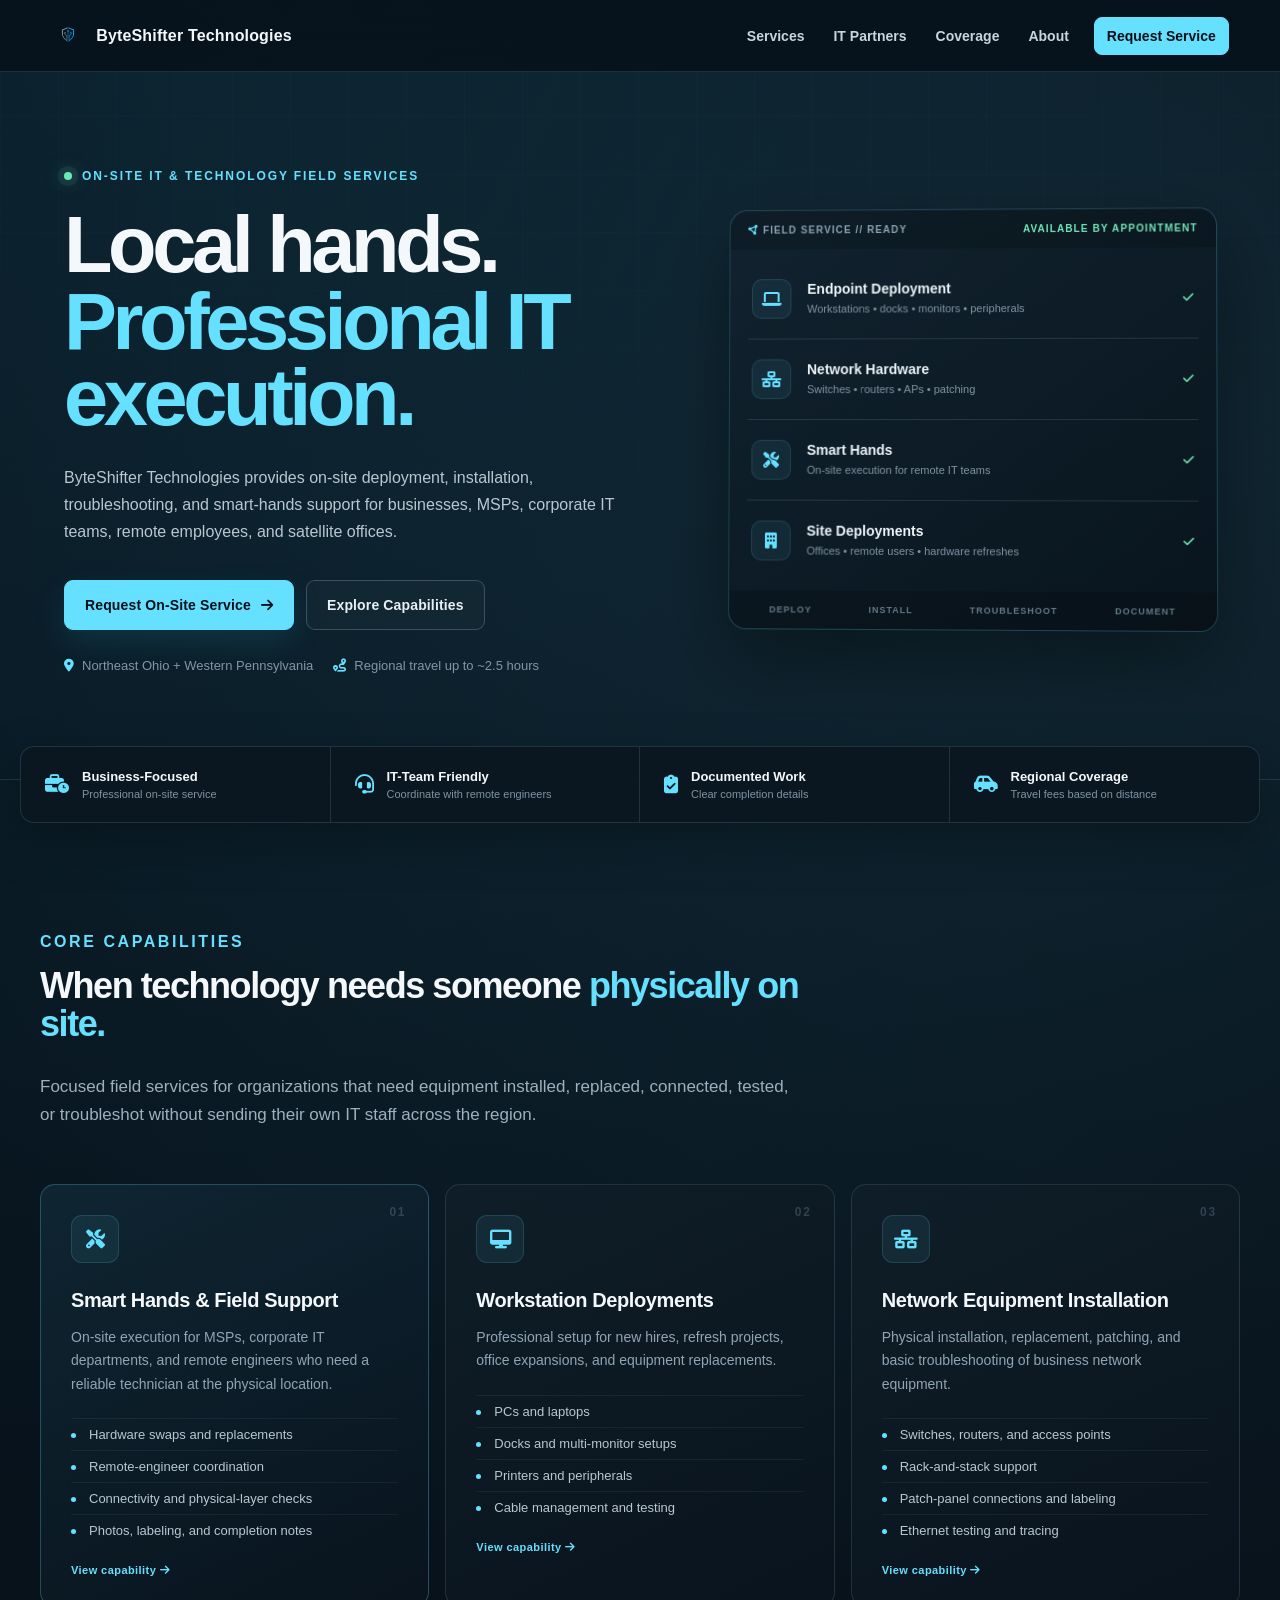
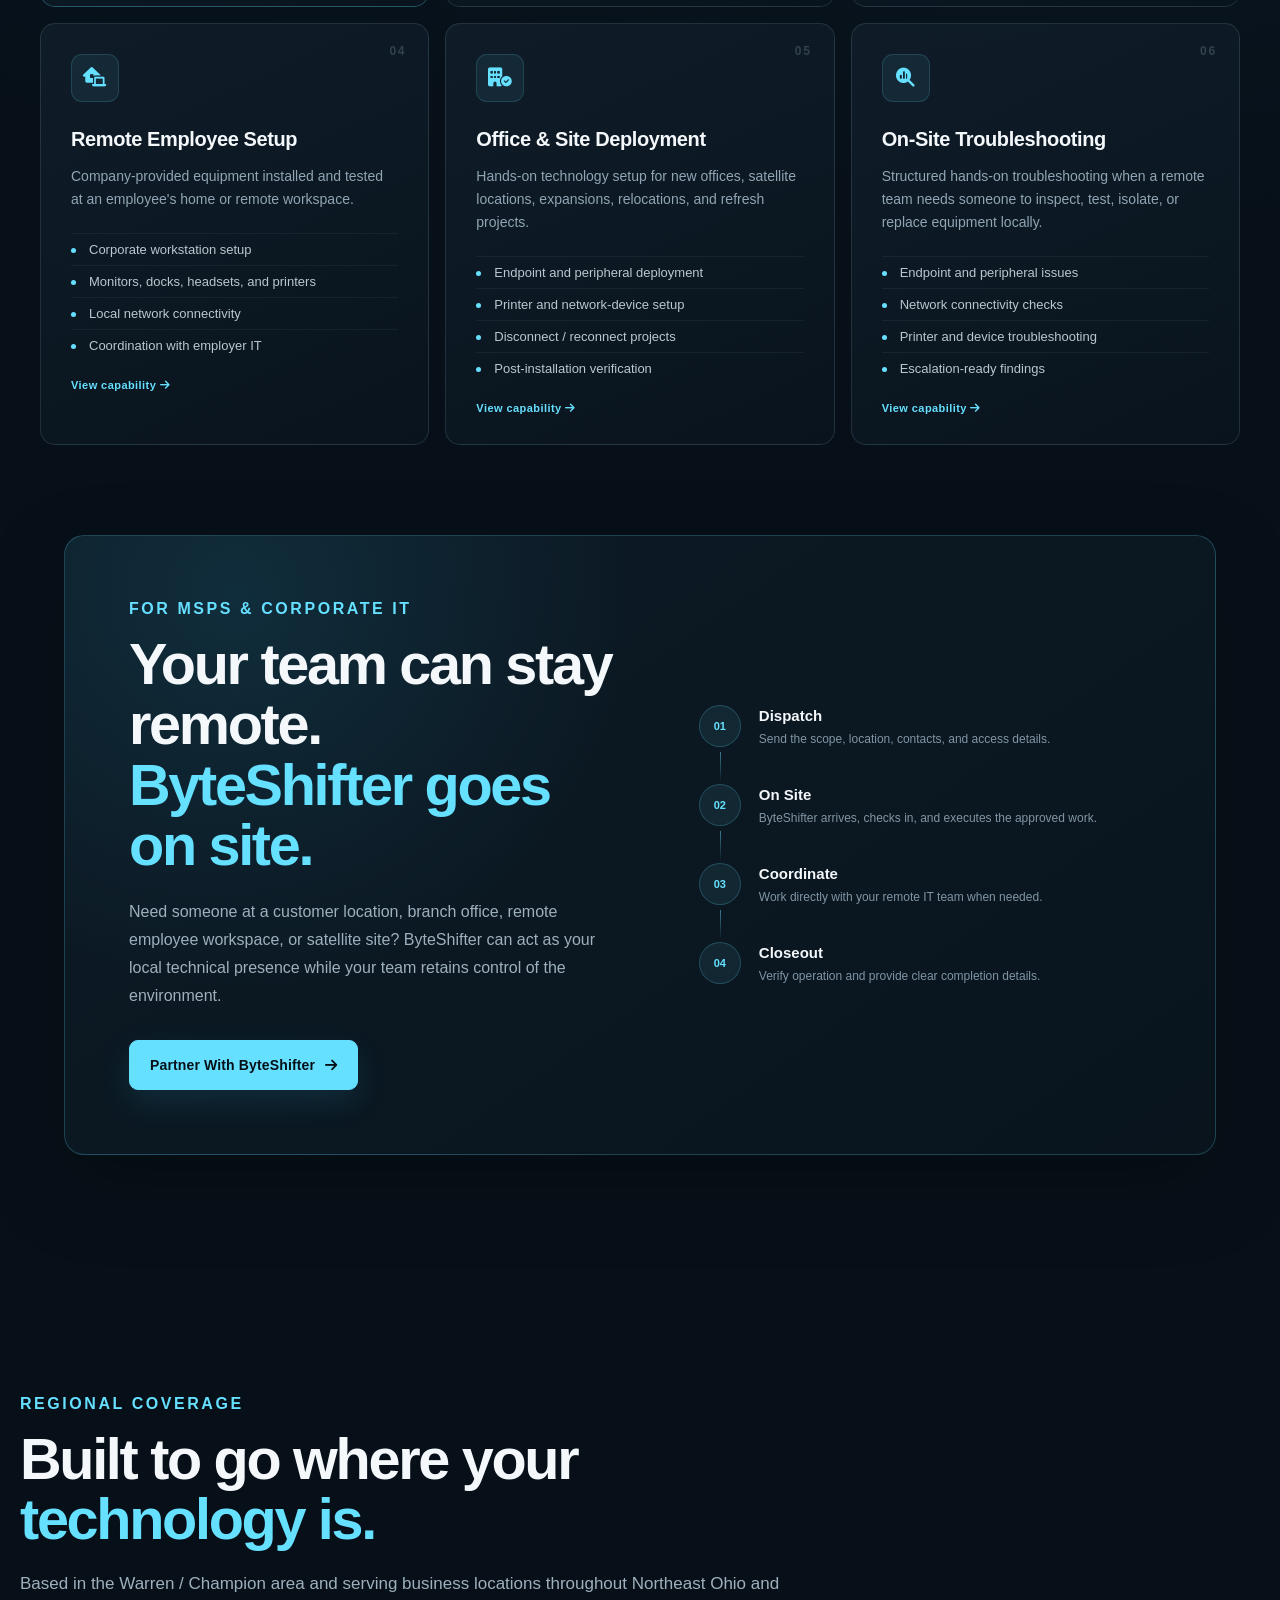
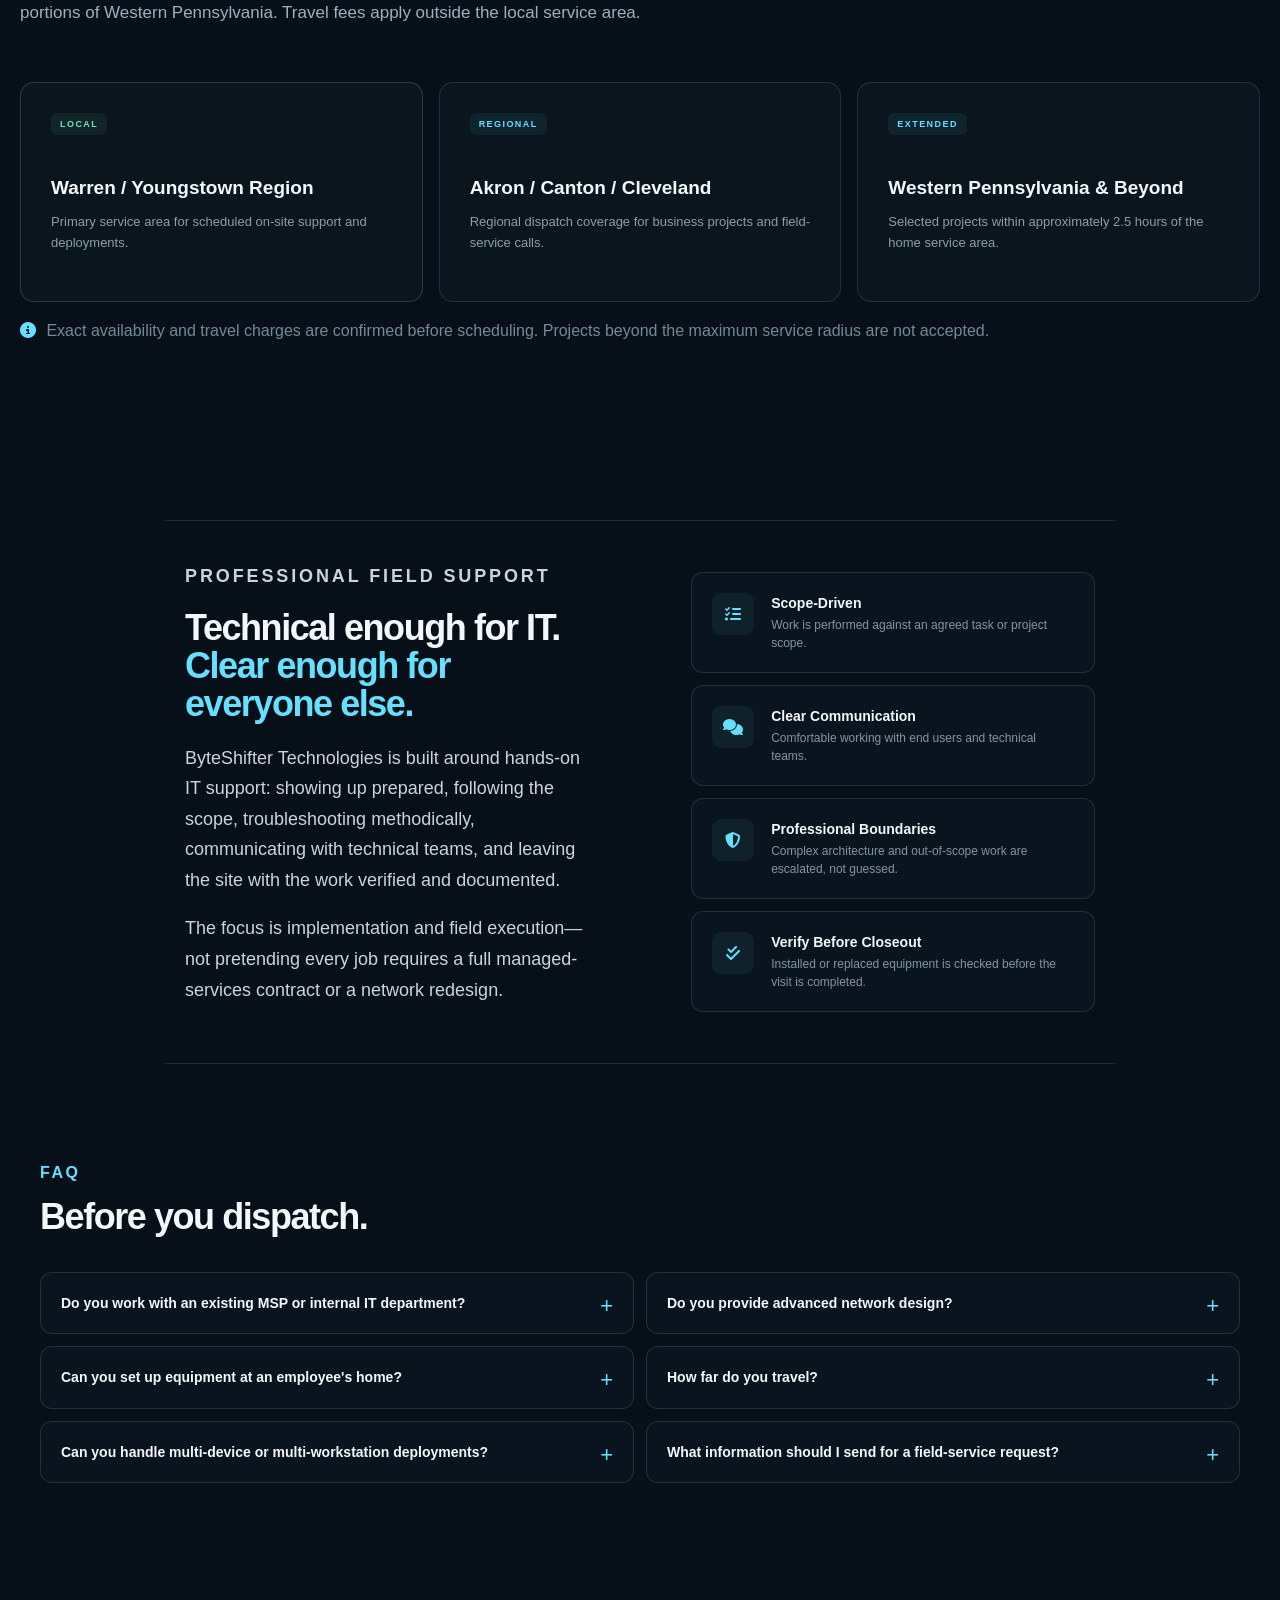
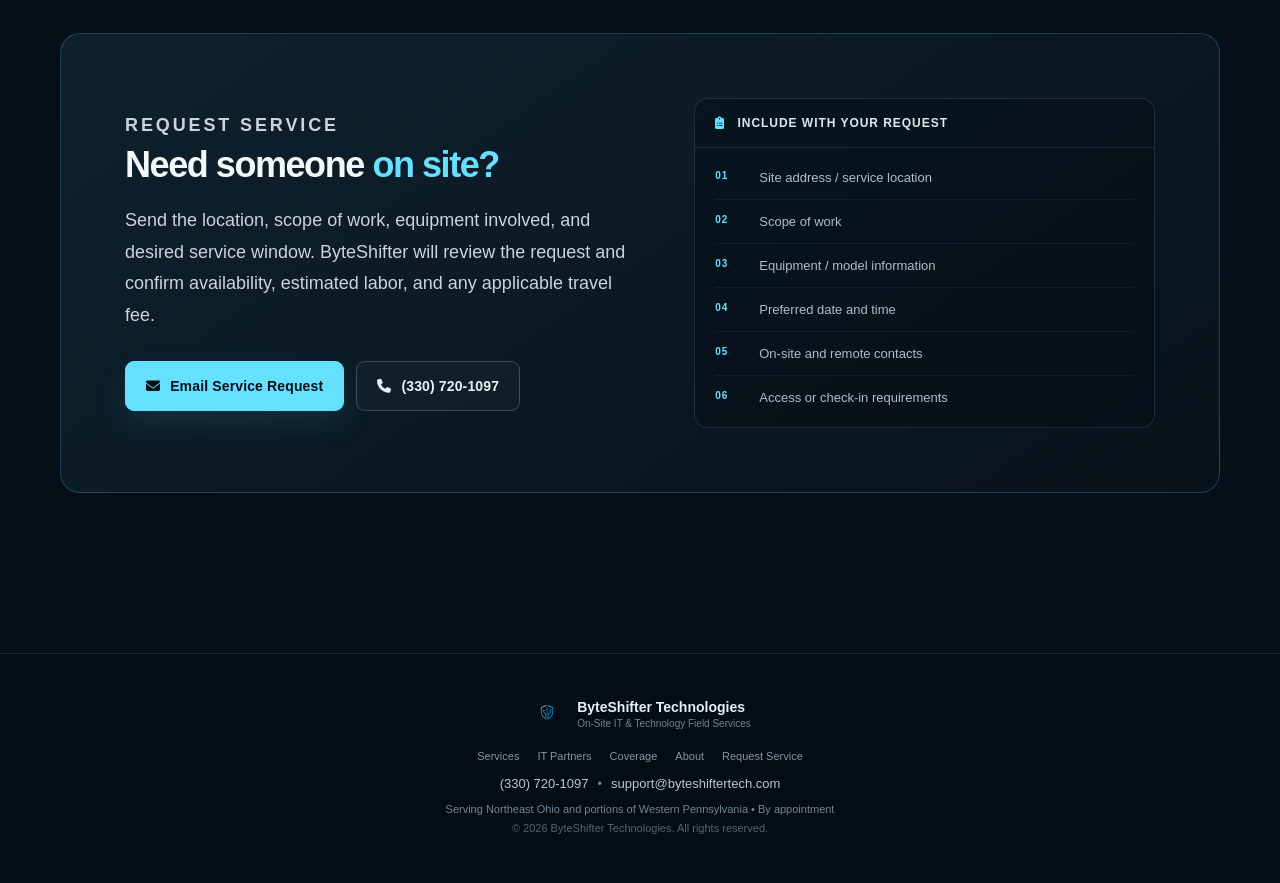
==== commit 65404e74: "Update site metadata and About page" ====
--- a/index.html
+++ b/index.html
@@ -1,11 +1,12 @@
 <!DOCTYPE html>
 <html lang="en">
+
 <head>
     <!-- Google tag (gtag.js) -->
     <script async src="https://www.googletagmanager.com/gtag/js?id=G-D34SG2NJJD"></script>
     <script>
         window.dataLayer = window.dataLayer || [];
-        function gtag(){dataLayer.push(arguments);}
+        function gtag() { dataLayer.push(arguments); }
         gtag('js', new Date());
         gtag('config', 'G-D34SG2NJJD');
     </script>
@@ -13,19 +14,22 @@
     <meta charset="UTF-8">
     <meta name="viewport" content="width=device-width, initial-scale=1.0">
     <title>ByteShifter Technologies | On-Site IT & Technology Field Services</title>
-    <meta name="description" content="ByteShifter Technologies provides on-site IT field services, technology deployments, smart hands, network equipment installation, workstation rollouts, and regional business IT support across Northeast Ohio and Western Pennsylvania.">
+    <meta name="description"
+        content="ByteShifter Technologies provides on-site IT field services, technology deployments, smart hands, network equipment installation, workstation rollouts, and regional business IT support across Northeast Ohio and Western Pennsylvania.">
     <meta name="author" content="ByteShifter Technologies">
     <meta name="robots" content="index, follow">
 
     <meta property="og:title" content="ByteShifter Technologies | On-Site IT & Technology Field Services">
-    <meta property="og:description" content="Professional on-site IT deployment and field support for businesses, MSPs, corporate IT teams, remote employees, and satellite offices.">
+    <meta property="og:description"
+        content="Professional on-site IT deployment and field support for businesses, MSPs, corporate IT teams, remote employees, and satellite offices.">
     <meta property="og:type" content="website">
     <meta property="og:url" content="https://byteshiftertech.com">
-    <meta property="og:image" content="https://byteshiftertech.com/images/byteshifter-logo.png">
+    <meta property="og:image" content="https://byteshiftertech.com/images/byteshifter-icon.png">
     <meta name="twitter:card" content="summary_large_image">
     <meta name="twitter:title" content="ByteShifter Technologies | On-Site IT Field Services">
-    <meta name="twitter:description" content="On-site technology deployment, smart hands, network hardware installation, workstation rollouts, and business IT field support.">
-    <meta name="twitter:image" content="https://byteshiftertech.com/images/byteshifter-logo.png">
+    <meta name="twitter:description"
+        content="On-site technology deployment, smart hands, network hardware installation, workstation rollouts, and business IT field support.">
+    <meta name="twitter:image" content="https://byteshiftertech.com/images/byteshifter-icon.png">
 
     <link rel="icon" type="image/png" href="images/byteshifter-icon.png">
     <link rel="preconnect" href="https://cdnjs.cloudflare.com">
@@ -38,7 +42,7 @@
       "@type": "ProfessionalService",
       "name": "ByteShifter Technologies",
       "url": "https://byteshiftertech.com",
-      "logo": "https://byteshiftertech.com/images/byteshifter-logo.png",
+      "logo": "https://byteshiftertech.com/images/byteshifter-icon.png",
       "telephone": "+1-330-720-1097",
       "email": "support@byteshiftertech.com",
       "description": "On-site IT and technology field services for businesses, MSPs, corporate IT teams, remote employees, and satellite offices across Northeast Ohio and Western Pennsylvania.",
@@ -57,35 +61,44 @@
     </script>
 
     <script type="text/javascript">
-        (function(c,l,a,r,i,t,y){
-            c[a]=c[a]||function(){(c[a].q=c[a].q||[]).push(arguments)};
-            t=l.createElement(r);t.async=1;t.src="https://www.clarity.ms/tag/"+i;
-            y=l.getElementsByTagName(r)[0];y.parentNode.insertBefore(t,y);
+        (function (c, l, a, r, i, t, y) {
+            c[a] = c[a] || function () { (c[a].q = c[a].q || []).push(arguments) };
+            t = l.createElement(r); t.async = 1; t.src = "https://www.clarity.ms/tag/" + i;
+            y = l.getElementsByTagName(r)[0]; y.parentNode.insertBefore(t, y);
         })(window, document, "clarity", "script", "xnawzfg4y6");
     </script>
 </head>
+
 <body class="field-site">
 
     <nav class="fs-nav" aria-label="Primary navigation">
-  <a href="index.html" class="nav-brand"><img src="images/byteshifter-icon.png" alt="ByteShifter Technologies icon"><span>ByteShifter Technologies</span></a>
-  <button class="nav-toggle" aria-label="Open navigation menu" aria-expanded="false"><i class="fa-solid fa-bars"></i></button>
-  <div class="nav-links">
-    <a href="services.html">Services</a><a href="it-partners.html">IT Partners</a><a href="service-area.html">Coverage</a><a href="about.html">About</a><a href="contact.html" class="nav-cta">Request Service</a>
-  </div>
-</nav>
+        <a href="index.html" class="nav-brand"><img src="images/byteshifter-icon.png"
+                alt="ByteShifter Technologies icon"><span>ByteShifter Technologies</span></a>
+        <button class="nav-toggle" aria-label="Open navigation menu" aria-expanded="false"><i
+                class="fa-solid fa-bars"></i></button>
+        <div class="nav-links">
+            <a href="services.html">Services</a><a href="it-partners.html">IT Partners</a><a
+                href="service-area.html">Coverage</a><a href="about.html">About</a><a href="contact.html"
+                class="nav-cta">Request Service</a>
+        </div>
+    </nav>
 
     <main>
         <section id="home" class="fs-hero">
             <div class="fs-grid-glow" aria-hidden="true"></div>
             <div class="fs-hero-inner">
                 <div class="fs-hero-copy">
-                    <div class="fs-eyebrow"><span class="status-dot"></span> On-Site IT & Technology Field Services</div>
+                    <div class="fs-eyebrow"><span class="status-dot"></span> On-Site IT & Technology Field Services
+                    </div>
                     <h1>Local hands.<br><span>Professional IT execution.</span></h1>
                     <p class="fs-hero-lead">
-                        ByteShifter Technologies provides on-site deployment, installation, troubleshooting, and smart-hands support for businesses, MSPs, corporate IT teams, remote employees, and satellite offices.
+                        ByteShifter Technologies provides on-site deployment, installation, troubleshooting, and
+                        smart-hands support for businesses, MSPs, corporate IT teams, remote employees, and satellite
+                        offices.
                     </p>
                     <div class="fs-hero-actions">
-                        <a href="contact.html" class="fs-button fs-button-primary">Request On-Site Service <i class="fa-solid fa-arrow-right"></i></a>
+                        <a href="contact.html" class="fs-button fs-button-primary">Request On-Site Service <i
+                                class="fa-solid fa-arrow-right"></i></a>
                         <a href="services.html" class="fs-button fs-button-secondary">Explore Capabilities</a>
                     </div>
                     <div class="fs-hero-meta">
@@ -102,12 +115,14 @@
                     <div class="command-screen">
                         <div class="command-row">
                             <span class="command-icon"><i class="fa-solid fa-laptop"></i></span>
-                            <div><strong>Endpoint Deployment</strong><small>Workstations • docks • monitors • peripherals</small></div>
+                            <div><strong>Endpoint Deployment</strong><small>Workstations • docks • monitors •
+                                    peripherals</small></div>
                             <i class="fa-solid fa-check command-check"></i>
                         </div>
                         <div class="command-row">
                             <span class="command-icon"><i class="fa-solid fa-network-wired"></i></span>
-                            <div><strong>Network Hardware</strong><small>Switches • routers • APs • patching</small></div>
+                            <div><strong>Network Hardware</strong><small>Switches • routers • APs • patching</small>
+                            </div>
                             <i class="fa-solid fa-check command-check"></i>
                         </div>
                         <div class="command-row">
@@ -117,7 +132,8 @@
                         </div>
                         <div class="command-row">
                             <span class="command-icon"><i class="fa-solid fa-building"></i></span>
-                            <div><strong>Site Deployments</strong><small>Offices • remote users • hardware refreshes</small></div>
+                            <div><strong>Site Deployments</strong><small>Offices • remote users • hardware
+                                    refreshes</small></div>
                             <i class="fa-solid fa-check command-check"></i>
                         </div>
                     </div>
@@ -129,17 +145,22 @@
         </section>
 
         <section class="fs-trustbar" aria-label="Service principles">
-            <div><i class="fa-solid fa-business-time"></i><span><strong>Business-Focused</strong><small>Professional on-site service</small></span></div>
-            <div><i class="fa-solid fa-headset"></i><span><strong>IT-Team Friendly</strong><small>Coordinate with remote engineers</small></span></div>
-            <div><i class="fa-solid fa-clipboard-check"></i><span><strong>Documented Work</strong><small>Clear completion details</small></span></div>
-            <div><i class="fa-solid fa-car-side"></i><span><strong>Regional Coverage</strong><small>Travel fees based on distance</small></span></div>
+            <div><i class="fa-solid fa-business-time"></i><span><strong>Business-Focused</strong><small>Professional
+                        on-site service</small></span></div>
+            <div><i class="fa-solid fa-headset"></i><span><strong>IT-Team Friendly</strong><small>Coordinate with remote
+                        engineers</small></span></div>
+            <div><i class="fa-solid fa-clipboard-check"></i><span><strong>Documented Work</strong><small>Clear
+                        completion details</small></span></div>
+            <div><i class="fa-solid fa-car-side"></i><span><strong>Regional Coverage</strong><small>Travel fees based on
+                        distance</small></span></div>
         </section>
 
         <section id="services" class="fs-section">
             <div class="fs-section-heading">
                 <p class="fs-kicker">Core Capabilities</p>
                 <h2>When technology needs someone <span>physically on site.</span></h2>
-                <p>Focused field services for organizations that need equipment installed, replaced, connected, tested, or troubleshot without sending their own IT staff across the region.</p>
+                <p>Focused field services for organizations that need equipment installed, replaced, connected, tested,
+                    or troubleshot without sending their own IT staff across the region.</p>
             </div>
 
             <div class="fs-service-grid">
@@ -147,7 +168,8 @@
                     <div class="fs-card-number">01</div>
                     <div class="fs-service-icon"><i class="fa-solid fa-screwdriver-wrench"></i></div>
                     <h3>Smart Hands & Field Support</h3>
-                    <p>On-site execution for MSPs, corporate IT departments, and remote engineers who need a reliable technician at the physical location.</p>
+                    <p>On-site execution for MSPs, corporate IT departments, and remote engineers who need a reliable
+                        technician at the physical location.</p>
                     <ul>
                         <li>Hardware swaps and replacements</li>
                         <li>Remote-engineer coordination</li>
@@ -161,29 +183,33 @@
                     <div class="fs-card-number">02</div>
                     <div class="fs-service-icon"><i class="fa-solid fa-desktop"></i></div>
                     <h3>Workstation Deployments</h3>
-                    <p>Professional setup for new hires, refresh projects, office expansions, and equipment replacements.</p>
+                    <p>Professional setup for new hires, refresh projects, office expansions, and equipment
+                        replacements.</p>
                     <ul>
                         <li>PCs and laptops</li>
                         <li>Docks and multi-monitor setups</li>
                         <li>Printers and peripherals</li>
                         <li>Cable management and testing</li>
                     </ul>
-                
-                    <span class="service-card-arrow">View capability <i class="fa-solid fa-arrow-right"></i></span></a>
+
+                    <span class="service-card-arrow">View capability <i class="fa-solid fa-arrow-right"></i></span>
+                </a>
 
                 <a class="fs-service-card service-link-card" href="network-field-services.html">
                     <div class="fs-card-number">03</div>
                     <div class="fs-service-icon"><i class="fa-solid fa-network-wired"></i></div>
                     <h3>Network Equipment Installation</h3>
-                    <p>Physical installation, replacement, patching, and basic troubleshooting of business network equipment.</p>
+                    <p>Physical installation, replacement, patching, and basic troubleshooting of business network
+                        equipment.</p>
                     <ul>
                         <li>Switches, routers, and access points</li>
                         <li>Rack-and-stack support</li>
                         <li>Patch-panel connections and labeling</li>
                         <li>Ethernet testing and tracing</li>
                     </ul>
-                
-                    <span class="service-card-arrow">View capability <i class="fa-solid fa-arrow-right"></i></span></a>
+
+                    <span class="service-card-arrow">View capability <i class="fa-solid fa-arrow-right"></i></span>
+                </a>
 
                 <a class="fs-service-card service-link-card" href="remote-employee-setup.html">
                     <div class="fs-card-number">04</div>
@@ -196,36 +222,41 @@
                         <li>Local network connectivity</li>
                         <li>Coordination with employer IT</li>
                     </ul>
-                
-                    <span class="service-card-arrow">View capability <i class="fa-solid fa-arrow-right"></i></span></a>
+
+                    <span class="service-card-arrow">View capability <i class="fa-solid fa-arrow-right"></i></span>
+                </a>
 
                 <a class="fs-service-card service-link-card" href="office-site-deployment.html">
                     <div class="fs-card-number">05</div>
                     <div class="fs-service-icon"><i class="fa-solid fa-building-circle-check"></i></div>
                     <h3>Office & Site Deployment</h3>
-                    <p>Hands-on technology setup for new offices, satellite locations, expansions, relocations, and refresh projects.</p>
+                    <p>Hands-on technology setup for new offices, satellite locations, expansions, relocations, and
+                        refresh projects.</p>
                     <ul>
                         <li>Endpoint and peripheral deployment</li>
                         <li>Printer and network-device setup</li>
                         <li>Disconnect / reconnect projects</li>
                         <li>Post-installation verification</li>
                     </ul>
-                
-                    <span class="service-card-arrow">View capability <i class="fa-solid fa-arrow-right"></i></span></a>
+
+                    <span class="service-card-arrow">View capability <i class="fa-solid fa-arrow-right"></i></span>
+                </a>
 
                 <a class="fs-service-card service-link-card" href="onsite-troubleshooting.html">
                     <div class="fs-card-number">06</div>
                     <div class="fs-service-icon"><i class="fa-solid fa-magnifying-glass-chart"></i></div>
                     <h3>On-Site Troubleshooting</h3>
-                    <p>Structured hands-on troubleshooting when a remote team needs someone to inspect, test, isolate, or replace equipment locally.</p>
+                    <p>Structured hands-on troubleshooting when a remote team needs someone to inspect, test, isolate,
+                        or replace equipment locally.</p>
                     <ul>
                         <li>Endpoint and peripheral issues</li>
                         <li>Network connectivity checks</li>
                         <li>Printer and device troubleshooting</li>
                         <li>Escalation-ready findings</li>
                     </ul>
-                
-                    <span class="service-card-arrow">View capability <i class="fa-solid fa-arrow-right"></i></span></a>
+
+                    <span class="service-card-arrow">View capability <i class="fa-solid fa-arrow-right"></i></span>
+                </a>
             </div>
         </section>
 
@@ -234,19 +265,34 @@
                 <div class="fs-partner-copy">
                     <p class="fs-kicker">For MSPs & Corporate IT</p>
                     <h2>Your team can stay remote.<br><span>ByteShifter goes on site.</span></h2>
-                    <p>Need someone at a customer location, branch office, remote employee workspace, or satellite site? ByteShifter can act as your local technical presence while your team retains control of the environment.</p>
+                    <p>Need someone at a customer location, branch office, remote employee workspace, or satellite site?
+                        ByteShifter can act as your local technical presence while your team retains control of the
+                        environment.</p>
                     <div class="fs-partner-actions">
-                        <a href="it-partners.html" class="fs-button fs-button-primary">Partner With ByteShifter <i class="fa-solid fa-arrow-right"></i></a>
+                        <a href="it-partners.html" class="fs-button fs-button-primary">Partner With ByteShifter <i
+                                class="fa-solid fa-arrow-right"></i></a>
                     </div>
                 </div>
                 <div class="fs-workflow">
-                    <div class="workflow-step"><span>01</span><div><strong>Dispatch</strong><small>Send the scope, location, contacts, and access details.</small></div></div>
+                    <div class="workflow-step"><span>01</span>
+                        <div><strong>Dispatch</strong><small>Send the scope, location, contacts, and access
+                                details.</small></div>
+                    </div>
                     <div class="workflow-line"></div>
-                    <div class="workflow-step"><span>02</span><div><strong>On Site</strong><small>ByteShifter arrives, checks in, and executes the approved work.</small></div></div>
+                    <div class="workflow-step"><span>02</span>
+                        <div><strong>On Site</strong><small>ByteShifter arrives, checks in, and executes the approved
+                                work.</small></div>
+                    </div>
                     <div class="workflow-line"></div>
-                    <div class="workflow-step"><span>03</span><div><strong>Coordinate</strong><small>Work directly with your remote IT team when needed.</small></div></div>
+                    <div class="workflow-step"><span>03</span>
+                        <div><strong>Coordinate</strong><small>Work directly with your remote IT team when
+                                needed.</small></div>
+                    </div>
                     <div class="workflow-line"></div>
-                    <div class="workflow-step"><span>04</span><div><strong>Closeout</strong><small>Verify operation and provide clear completion details.</small></div></div>
+                    <div class="workflow-step"><span>04</span>
+                        <div><strong>Closeout</strong><small>Verify operation and provide clear completion
+                                details.</small></div>
+                    </div>
                 </div>
             </div>
         </section>
@@ -255,14 +301,25 @@
             <div class="fs-section-heading">
                 <p class="fs-kicker">Regional Coverage</p>
                 <h2>Built to go where your <span>technology is.</span></h2>
-                <p>Based in the Warren / Champion area and serving business locations throughout Northeast Ohio and portions of Western Pennsylvania. Travel fees apply outside the local service area.</p>
+                <p>Based in the Warren / Champion area and serving business locations throughout Northeast Ohio and
+                    portions of Western Pennsylvania. Travel fees apply outside the local service area.</p>
             </div>
             <div class="fs-coverage-grid">
-                <div class="coverage-zone local"><span class="zone-code">LOCAL</span><h3>Warren / Youngstown Region</h3><p>Primary service area for scheduled on-site support and deployments.</p></div>
-                <div class="coverage-zone regional"><span class="zone-code">REGIONAL</span><h3>Akron / Canton / Cleveland</h3><p>Regional dispatch coverage for business projects and field-service calls.</p></div>
-                <div class="coverage-zone extended"><span class="zone-code">EXTENDED</span><h3>Western Pennsylvania & Beyond</h3><p>Selected projects within approximately 2.5 hours of the home service area.</p></div>
-            </div>
-            <p class="fs-coverage-note"><i class="fa-solid fa-circle-info"></i> Exact availability and travel charges are confirmed before scheduling. Projects beyond the maximum service radius are not accepted.</p>
+                <div class="coverage-zone local"><span class="zone-code">LOCAL</span>
+                    <h3>Warren / Youngstown Region</h3>
+                    <p>Primary service area for scheduled on-site support and deployments.</p>
+                </div>
+                <div class="coverage-zone regional"><span class="zone-code">REGIONAL</span>
+                    <h3>Akron / Canton / Cleveland</h3>
+                    <p>Regional dispatch coverage for business projects and field-service calls.</p>
+                </div>
+                <div class="coverage-zone extended"><span class="zone-code">EXTENDED</span>
+                    <h3>Western Pennsylvania & Beyond</h3>
+                    <p>Selected projects within approximately 2.5 hours of the home service area.</p>
+                </div>
+            </div>
+            <p class="fs-coverage-note"><i class="fa-solid fa-circle-info"></i> Exact availability and travel charges
+                are confirmed before scheduling. Projects beyond the maximum service radius are not accepted.</p>
         </section>
 
         <section id="about" class="fs-section fs-about-section">
@@ -270,14 +327,24 @@
                 <div class="fs-about-copy">
                     <p class="fs-kicker">Professional Field Support</p>
                     <h2>Technical enough for IT.<br><span>Clear enough for everyone else.</span></h2>
-                    <p>ByteShifter Technologies is built around hands-on IT support: showing up prepared, following the scope, troubleshooting methodically, communicating with technical teams, and leaving the site with the work verified and documented.</p>
-                    <p>The focus is implementation and field execution—not pretending every job requires a full managed-services contract or a network redesign.</p>
+                    <p>ByteShifter Technologies is built around hands-on IT support: showing up prepared, following the
+                        scope, troubleshooting methodically, communicating with technical teams, and leaving the site
+                        with the work verified and documented.</p>
+                    <p>The focus is implementation and field execution—not pretending every job requires a full
+                        managed-services contract or a network redesign.</p>
                 </div>
                 <div class="fs-principles">
-                    <div><i class="fa-solid fa-list-check"></i><span><strong>Scope-Driven</strong><small>Work is performed against an agreed task or project scope.</small></span></div>
-                    <div><i class="fa-solid fa-comments"></i><span><strong>Clear Communication</strong><small>Comfortable working with end users and technical teams.</small></span></div>
-                    <div><i class="fa-solid fa-shield-halved"></i><span><strong>Professional Boundaries</strong><small>Complex architecture and out-of-scope work are escalated, not guessed.</small></span></div>
-                    <div><i class="fa-solid fa-check-double"></i><span><strong>Verify Before Closeout</strong><small>Installed or replaced equipment is checked before the visit is completed.</small></span></div>
+                    <div><i class="fa-solid fa-list-check"></i><span><strong>Scope-Driven</strong><small>Work is
+                                performed against an agreed task or project scope.</small></span></div>
+                    <div><i class="fa-solid fa-comments"></i><span><strong>Clear
+                                Communication</strong><small>Comfortable working with end users and technical
+                                teams.</small></span></div>
+                    <div><i class="fa-solid fa-shield-halved"></i><span><strong>Professional
+                                Boundaries</strong><small>Complex architecture and out-of-scope work are escalated, not
+                                guessed.</small></span></div>
+                    <div><i class="fa-solid fa-check-double"></i><span><strong>Verify Before
+                                Closeout</strong><small>Installed or replaced equipment is checked before the visit is
+                                completed.</small></span></div>
                 </div>
             </div>
         </section>
@@ -288,12 +355,37 @@
                 <h2>Before you dispatch.</h2>
             </div>
             <div class="fs-faq-grid">
-                <details><summary>Do you work with an existing MSP or internal IT department?</summary><p>Yes. That is a core part of the service model. ByteShifter can perform approved on-site work while coordinating with your remote technical team.</p></details>
-                <details><summary>Do you provide advanced network design?</summary><p>The current focus is installation, deployment, replacement, physical-layer troubleshooting, and smart-hands support. Advanced network architecture can remain with your network engineer or MSP.</p></details>
-                <details><summary>Can you set up equipment at an employee's home?</summary><p>Yes. Company-provided computers, docks, monitors, printers, peripherals, and local connectivity can be installed and tested at remote employee workspaces.</p></details>
-                <details><summary>How far do you travel?</summary><p>Selected projects are accepted within approximately 2.5 hours of the Warren / Champion area. Travel charges depend on distance and are confirmed before scheduling.</p></details>
-                <details><summary>Can you handle multi-device or multi-workstation deployments?</summary><p>Yes. Small office deployments, workstation refreshes, peripheral rollouts, and similar projects can be quoted based on the number of devices, site requirements, and expected time on site.</p></details>
-                <details><summary>What information should I send for a field-service request?</summary><p>Include the site location, preferred date/time, scope of work, equipment involved, on-site contact, remote technical contact if applicable, and any access or check-in requirements.</p></details>
+                <details>
+                    <summary>Do you work with an existing MSP or internal IT department?</summary>
+                    <p>Yes. That is a core part of the service model. ByteShifter can perform approved on-site work
+                        while coordinating with your remote technical team.</p>
+                </details>
+                <details>
+                    <summary>Do you provide advanced network design?</summary>
+                    <p>The current focus is installation, deployment, replacement, physical-layer troubleshooting, and
+                        smart-hands support. Advanced network architecture can remain with your network engineer or MSP.
+                    </p>
+                </details>
+                <details>
+                    <summary>Can you set up equipment at an employee's home?</summary>
+                    <p>Yes. Company-provided computers, docks, monitors, printers, peripherals, and local connectivity
+                        can be installed and tested at remote employee workspaces.</p>
+                </details>
+                <details>
+                    <summary>How far do you travel?</summary>
+                    <p>Selected projects are accepted within approximately 2.5 hours of the Warren / Champion area.
+                        Travel charges depend on distance and are confirmed before scheduling.</p>
+                </details>
+                <details>
+                    <summary>Can you handle multi-device or multi-workstation deployments?</summary>
+                    <p>Yes. Small office deployments, workstation refreshes, peripheral rollouts, and similar projects
+                        can be quoted based on the number of devices, site requirements, and expected time on site.</p>
+                </details>
+                <details>
+                    <summary>What information should I send for a field-service request?</summary>
+                    <p>Include the site location, preferred date/time, scope of work, equipment involved, on-site
+                        contact, remote technical contact if applicable, and any access or check-in requirements.</p>
+                </details>
             </div>
         </section>
 
@@ -302,14 +394,19 @@
                 <div class="fs-contact-copy">
                     <p class="fs-kicker">Request Service</p>
                     <h2>Need someone <span>on site?</span></h2>
-                    <p>Send the location, scope of work, equipment involved, and desired service window. ByteShifter will review the request and confirm availability, estimated labor, and any applicable travel fee.</p>
+                    <p>Send the location, scope of work, equipment involved, and desired service window. ByteShifter
+                        will review the request and confirm availability, estimated labor, and any applicable travel
+                        fee.</p>
                     <div class="fs-contact-buttons">
-                        <a href="contact.html" class="fs-button fs-button-primary"><i class="fa-solid fa-envelope"></i> Email Service Request</a>
-                        <a href="tel:+13307201097" class="fs-button fs-button-secondary"><i class="fa-solid fa-phone"></i> (330) 720-1097</a>
+                        <a href="contact.html" class="fs-button fs-button-primary"><i class="fa-solid fa-envelope"></i>
+                            Email Service Request</a>
+                        <a href="tel:+13307201097" class="fs-button fs-button-secondary"><i
+                                class="fa-solid fa-phone"></i> (330) 720-1097</a>
                     </div>
                 </div>
                 <div class="fs-request-card">
-                    <div class="request-card-head"><i class="fa-solid fa-clipboard-list"></i> Include With Your Request</div>
+                    <div class="request-card-head"><i class="fa-solid fa-clipboard-list"></i> Include With Your Request
+                    </div>
                     <ul>
                         <li><span>01</span> Site address / service location</li>
                         <li><span>02</span> Scope of work</li>
@@ -324,12 +421,19 @@
     </main>
 
     <footer class="fs-footer">
-  <div class="fs-footer-brand"><img src="images/byteshifter-icon.png" alt="ByteShifter Technologies icon"><div><strong>ByteShifter Technologies</strong><small>On-Site IT & Technology Field Services</small></div></div>
-  <div class="fs-footer-links"><a href="services.html">Services</a><a href="it-partners.html">IT Partners</a><a href="service-area.html">Coverage</a><a href="about.html">About</a><a href="contact.html">Request Service</a></div>
-  <div class="fs-footer-contact"><a href="tel:+13307201097">(330) 720-1097</a><span>•</span><a href="mailto:support@byteshiftertech.com">support@byteshiftertech.com</a></div>
-  <p>Serving Northeast Ohio and portions of Western Pennsylvania • By appointment</p><p class="fs-copyright">© 2026 ByteShifter Technologies. All rights reserved.</p>
-</footer>
+        <div class="fs-footer-brand"><img src="images/byteshifter-icon.png" alt="ByteShifter Technologies icon">
+            <div><strong>ByteShifter Technologies</strong><small>On-Site IT & Technology Field Services</small></div>
+        </div>
+        <div class="fs-footer-links"><a href="services.html">Services</a><a href="it-partners.html">IT Partners</a><a
+                href="service-area.html">Coverage</a><a href="about.html">About</a><a href="contact.html">Request
+                Service</a></div>
+        <div class="fs-footer-contact"><a href="tel:+13307201097">(330) 720-1097</a><span>•</span><a
+                href="mailto:support@byteshiftertech.com">support@byteshiftertech.com</a></div>
+        <p>Serving Northeast Ohio and portions of Western Pennsylvania • By appointment</p>
+        <p class="fs-copyright">© 2026 ByteShifter Technologies. All rights reserved.</p>
+    </footer>
 
     <script src="site.js"></script>
 </body>
-</html>
+
+</html>
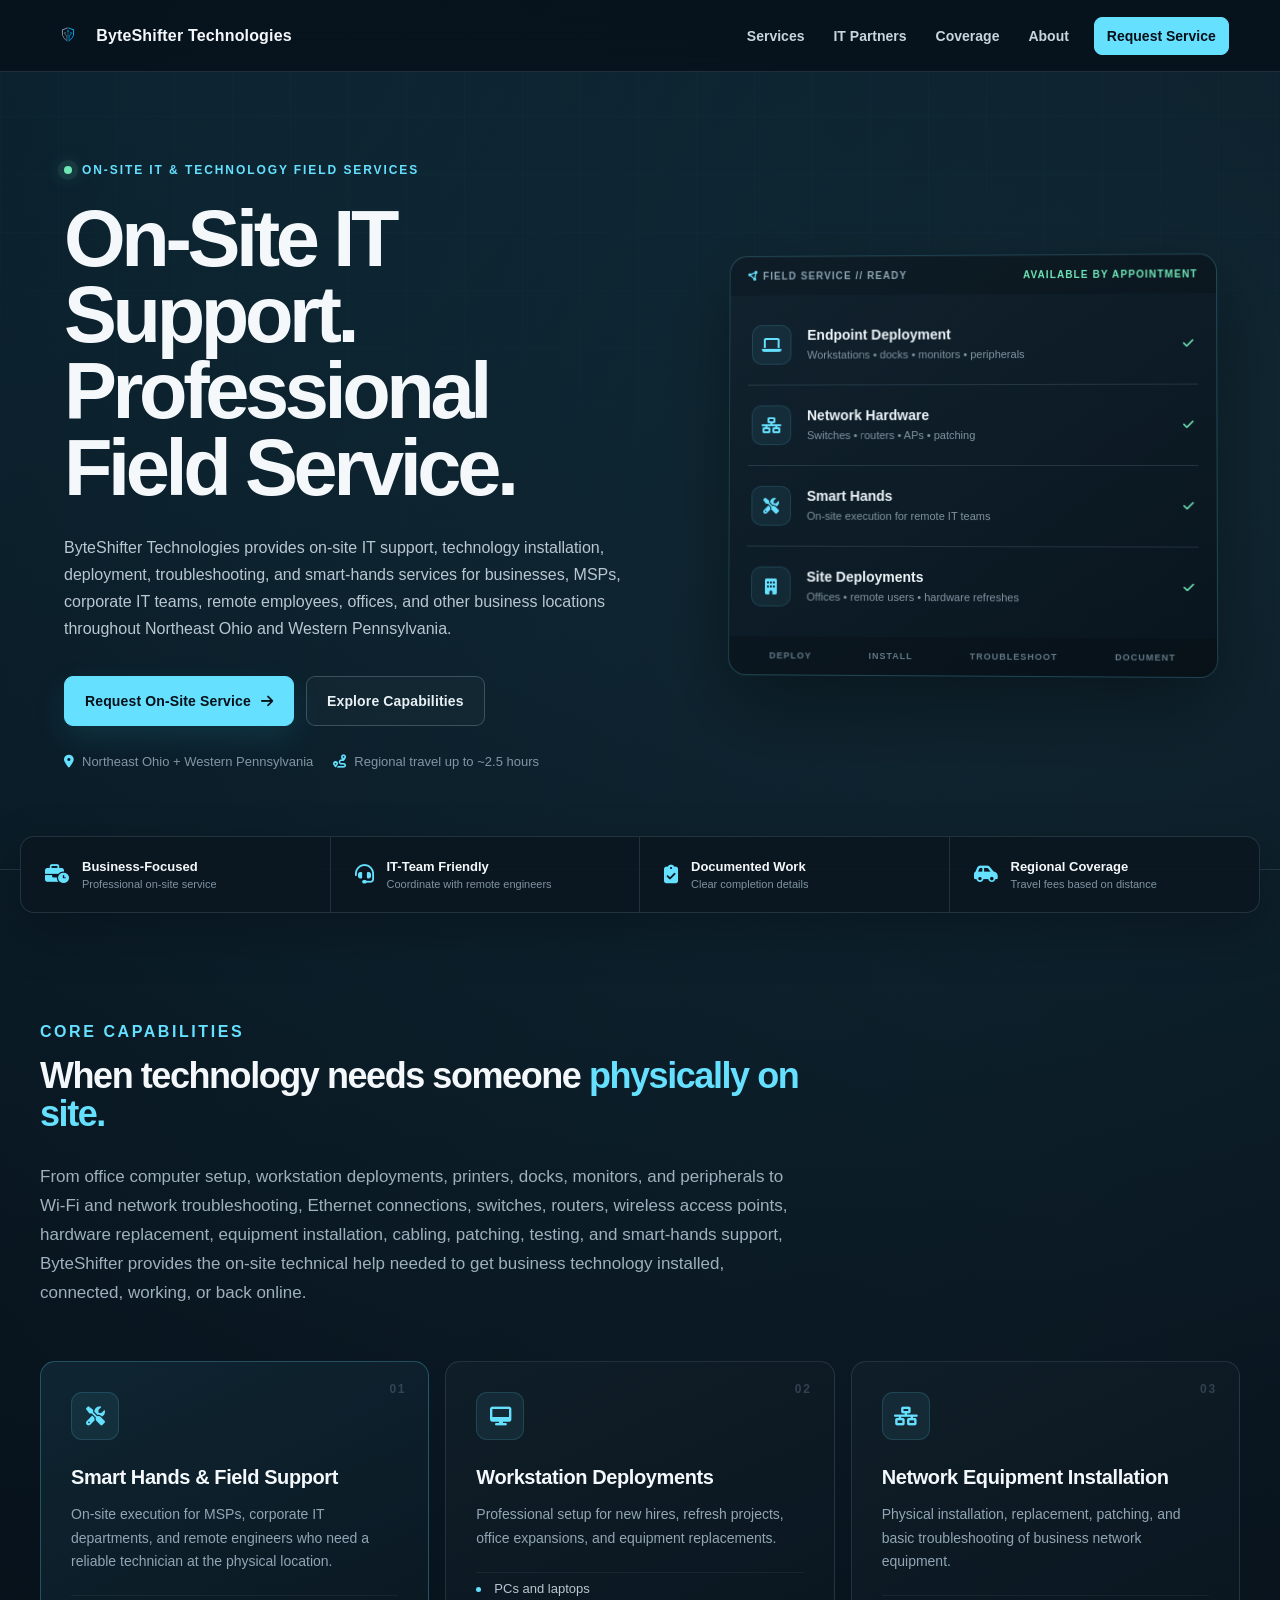
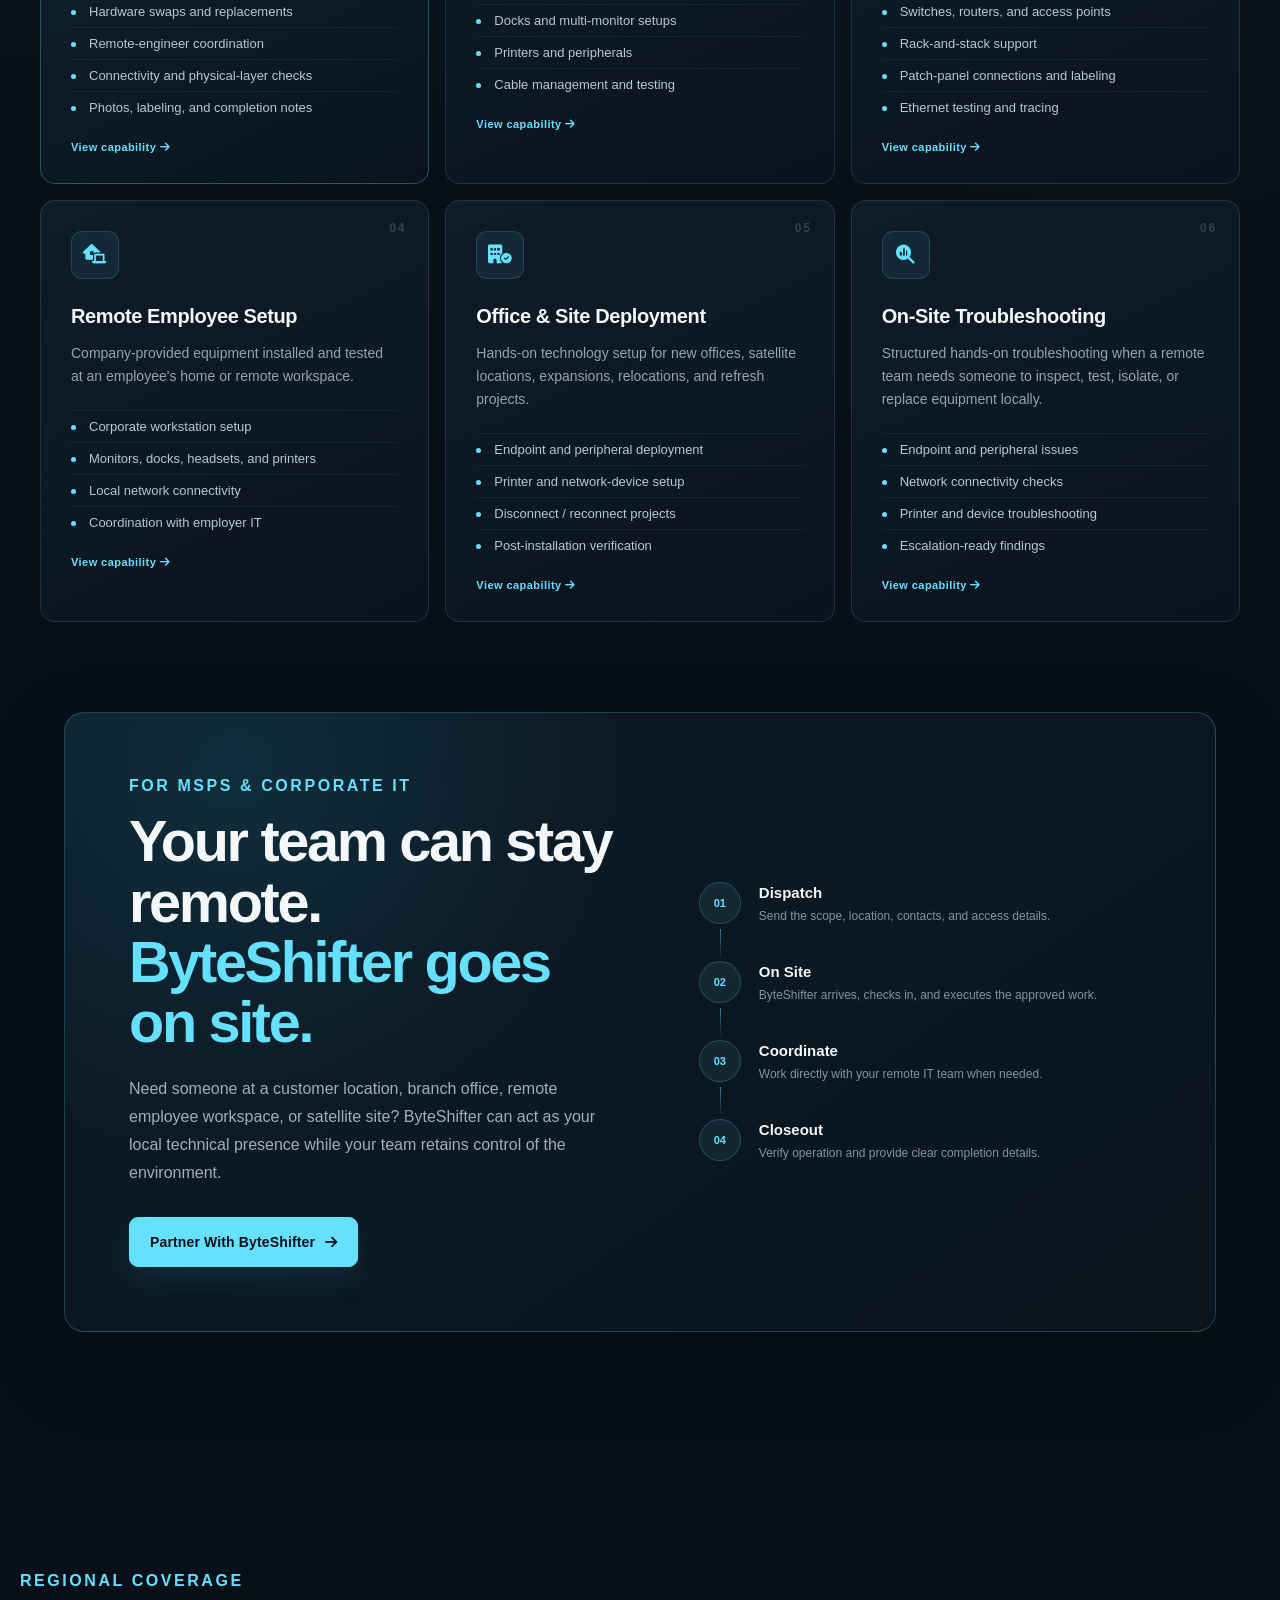
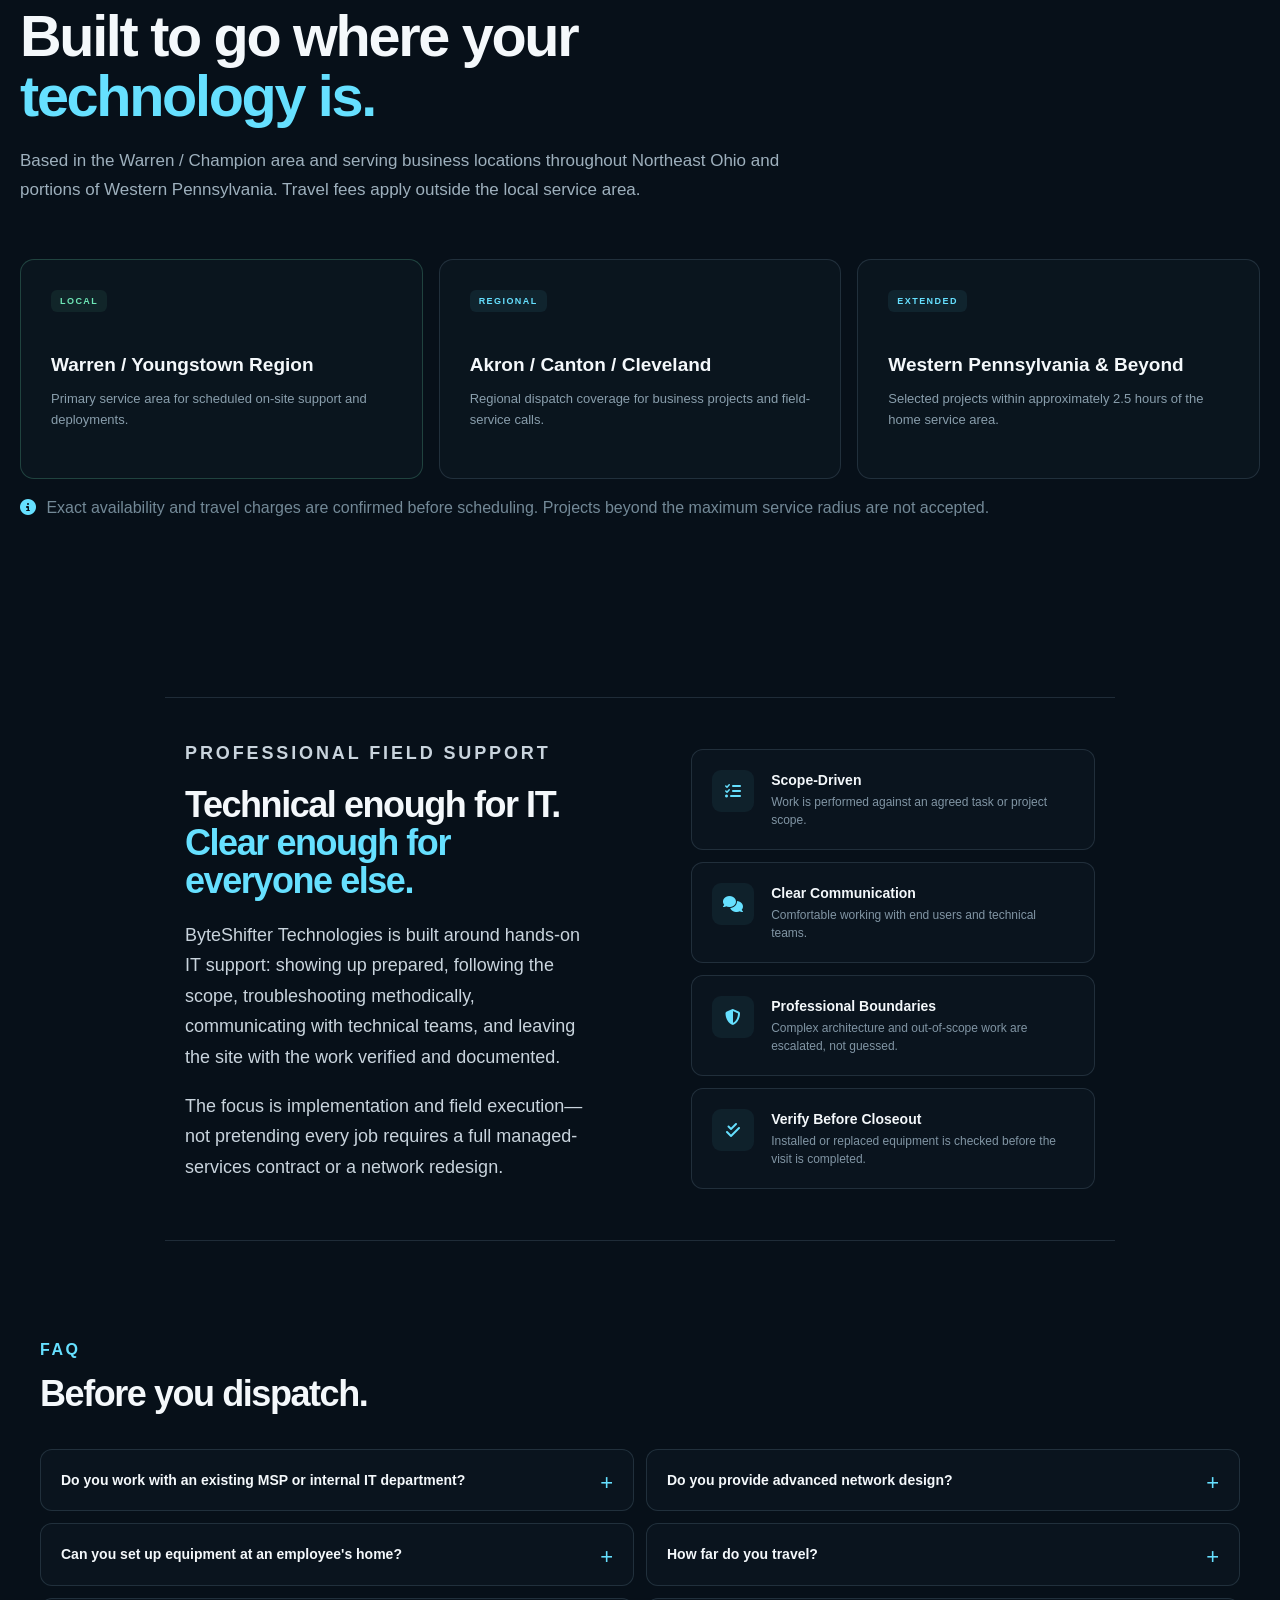
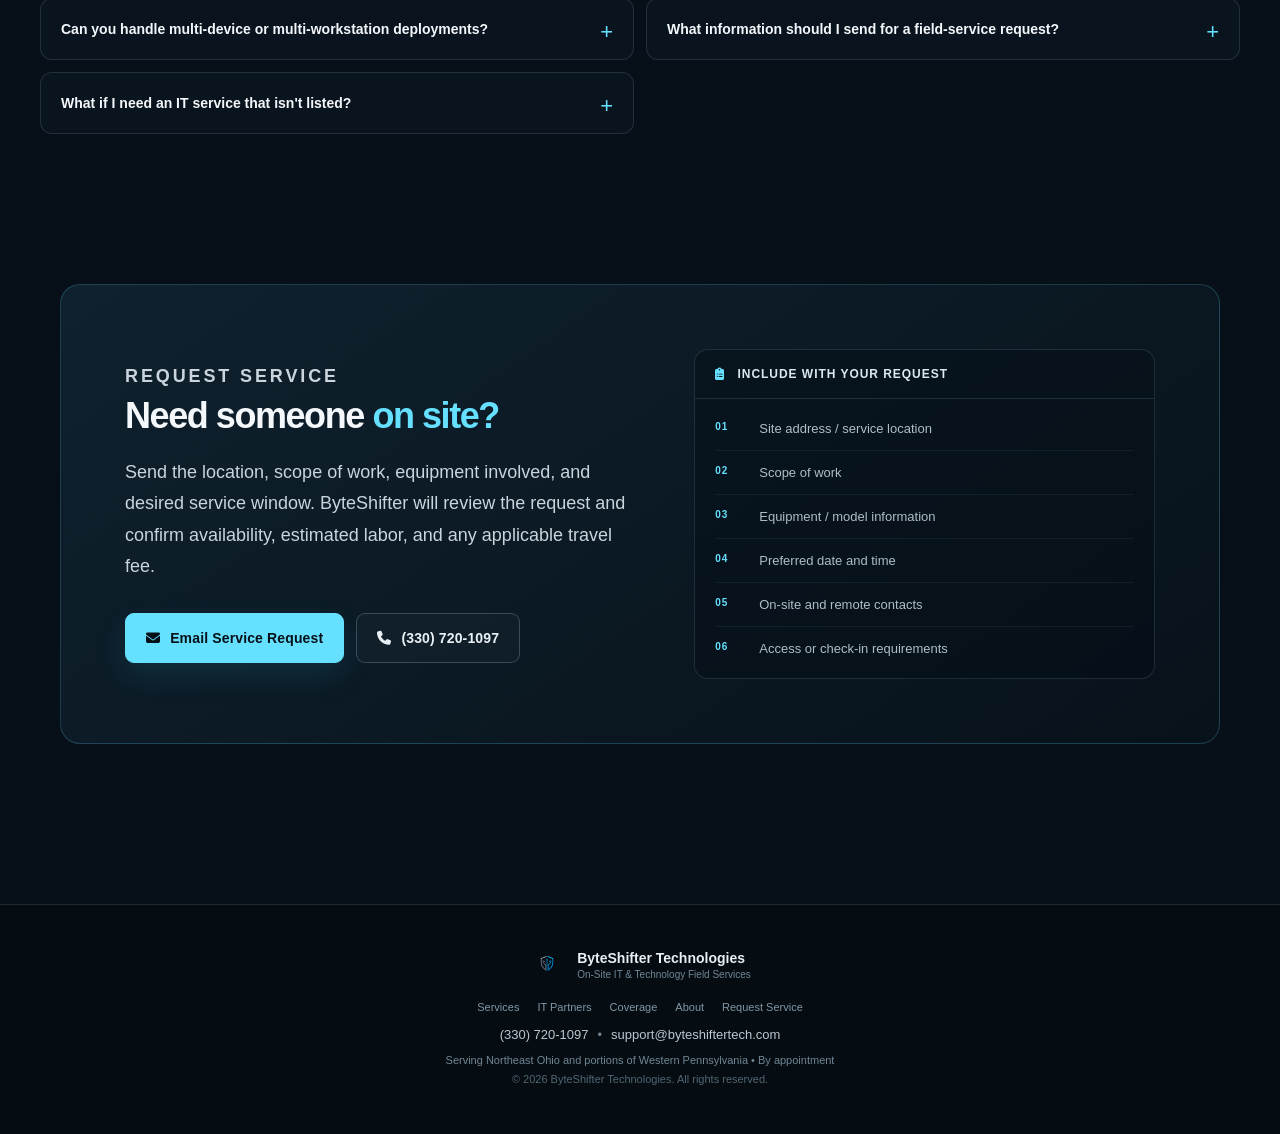
==== commit bfbd1deb: "Improve SEO and local service content" ====
--- a/index.html
+++ b/index.html
@@ -13,9 +13,9 @@
 
     <meta charset="UTF-8">
     <meta name="viewport" content="width=device-width, initial-scale=1.0">
-    <title>ByteShifter Technologies | On-Site IT & Technology Field Services</title>
+    <title>On-Site IT Support & Field Services | Northeast Ohio | ByteShifter Technologies</title>
     <meta name="description"
-        content="ByteShifter Technologies provides on-site IT field services, technology deployments, smart hands, network equipment installation, workstation rollouts, and regional business IT support across Northeast Ohio and Western Pennsylvania.">
+        content="On-site IT support and technology field services for businesses across Northeast Ohio and Western Pennsylvania. Computer setup, network troubleshooting, Wi-Fi, printers, hardware installation, smart hands, deployments, and more.">
     <meta name="author" content="ByteShifter Technologies">
     <meta name="robots" content="index, follow">
 
@@ -90,11 +90,15 @@
                 <div class="fs-hero-copy">
                     <div class="fs-eyebrow"><span class="status-dot"></span> On-Site IT & Technology Field Services
                     </div>
-                    <h1>Local hands.<br><span>Professional IT execution.</span></h1>
+                    <h1>
+                        On-Site IT Support.<br>
+                        Professional Field Service.
+                    </h1>
                     <p class="fs-hero-lead">
-                        ByteShifter Technologies provides on-site deployment, installation, troubleshooting, and
-                        smart-hands support for businesses, MSPs, corporate IT teams, remote employees, and satellite
-                        offices.
+                        ByteShifter Technologies provides on-site IT support, technology installation,
+                        deployment, troubleshooting, and smart-hands services for businesses, MSPs,
+                        corporate IT teams, remote employees, offices, and other business locations
+                        throughout Northeast Ohio and Western Pennsylvania.
                     </p>
                     <div class="fs-hero-actions">
                         <a href="contact.html" class="fs-button fs-button-primary">Request On-Site Service <i
@@ -159,8 +163,14 @@
             <div class="fs-section-heading">
                 <p class="fs-kicker">Core Capabilities</p>
                 <h2>When technology needs someone <span>physically on site.</span></h2>
-                <p>Focused field services for organizations that need equipment installed, replaced, connected, tested,
-                    or troubleshot without sending their own IT staff across the region.</p>
+                <p>
+                    From office computer setup, workstation deployments, printers, docks, monitors,
+                    and peripherals to Wi-Fi and network troubleshooting, Ethernet connections,
+                    switches, routers, wireless access points, hardware replacement, equipment
+                    installation, cabling, patching, testing, and smart-hands support, ByteShifter
+                    provides the on-site technical help needed to get business technology installed,
+                    connected, working, or back online.
+                </p>
             </div>
 
             <div class="fs-service-grid">
@@ -385,6 +395,17 @@
                     <summary>What information should I send for a field-service request?</summary>
                     <p>Include the site location, preferred date/time, scope of work, equipment involved, on-site
                         contact, remote technical contact if applicable, and any access or check-in requirements.</p>
+                </details>
+                <details>
+                    <summary>What if I need an IT service that isn't listed?</summary>
+                    <p>
+                        Contact ByteShifter Technologies and describe what you need. Services are not
+                        limited to the examples listed on the website. If the request involves
+                        computers, networks, Wi-Fi, printers, peripherals, business technology,
+                        hardware installation, troubleshooting, equipment replacement, or other
+                        on-site technical work within our capabilities, we can review the project
+                        and determine whether ByteShifter is a good fit.
+                    </p>
                 </details>
             </div>
         </section>
